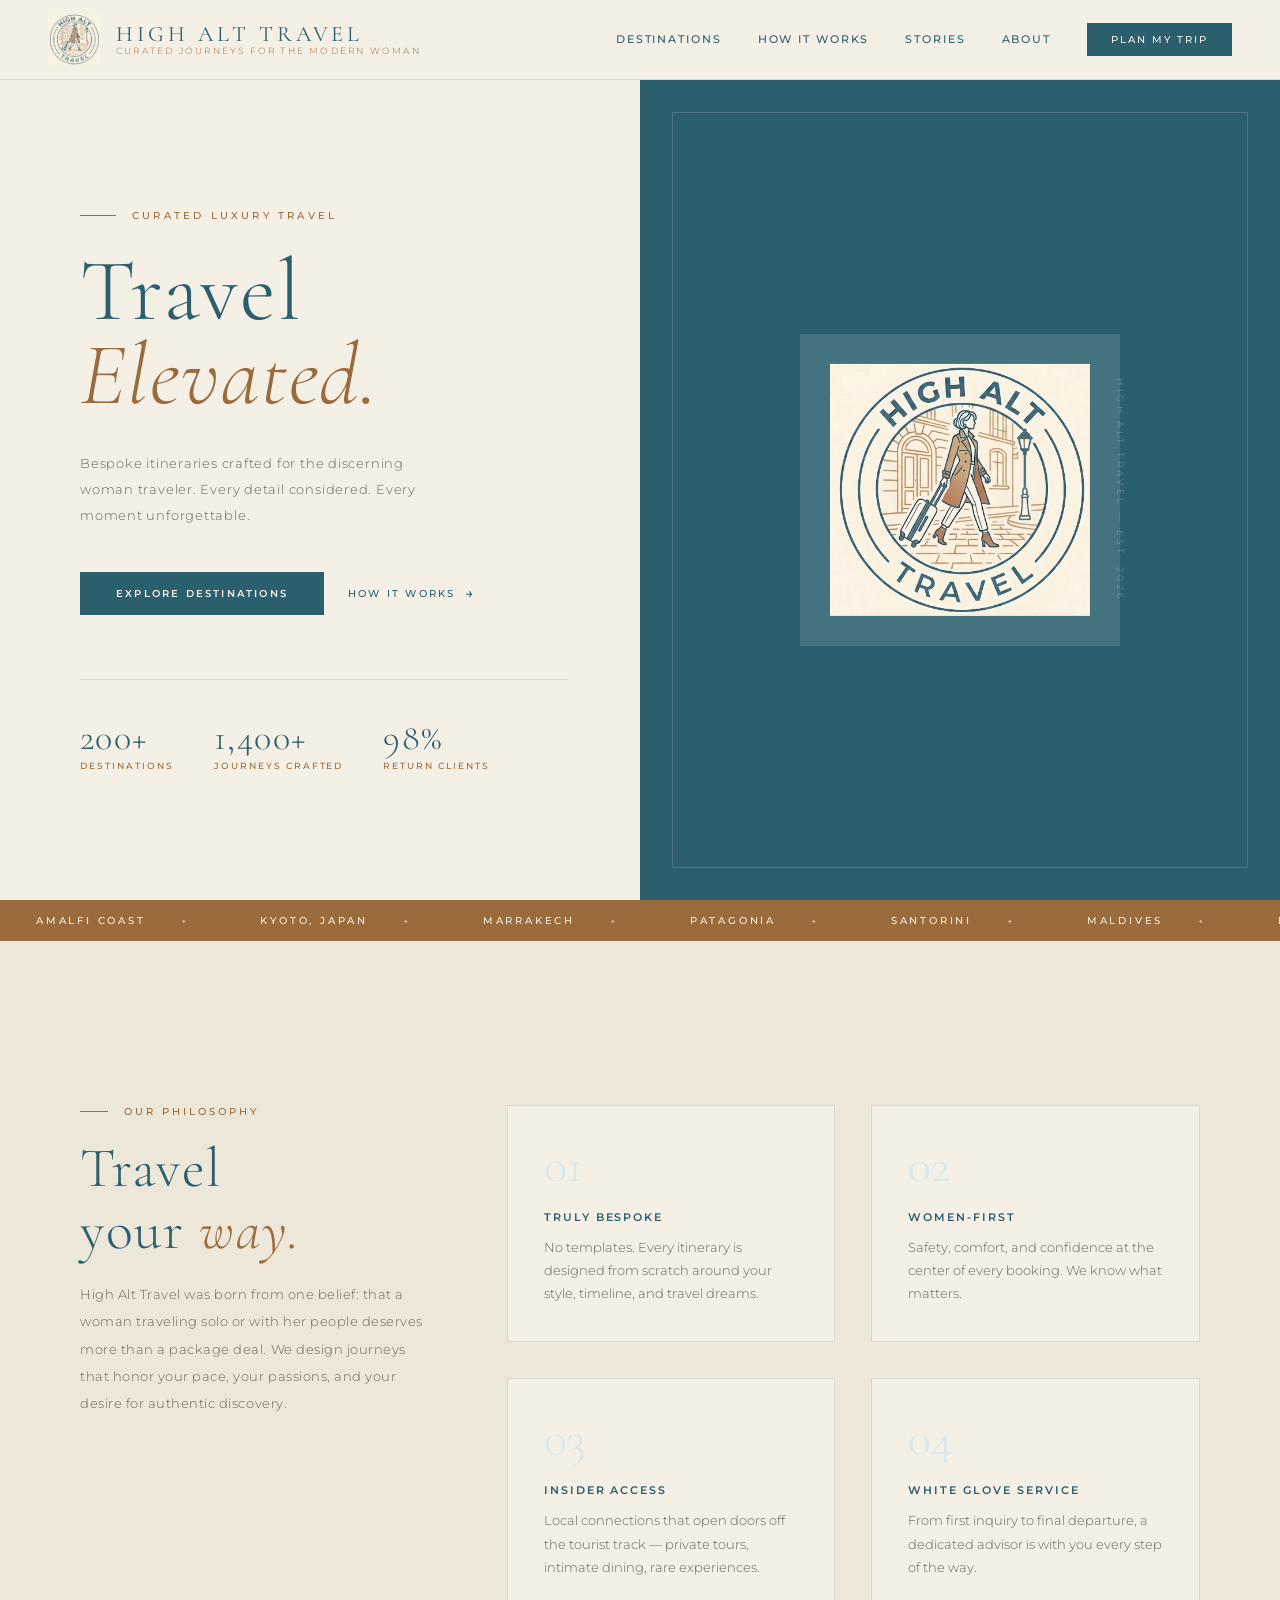
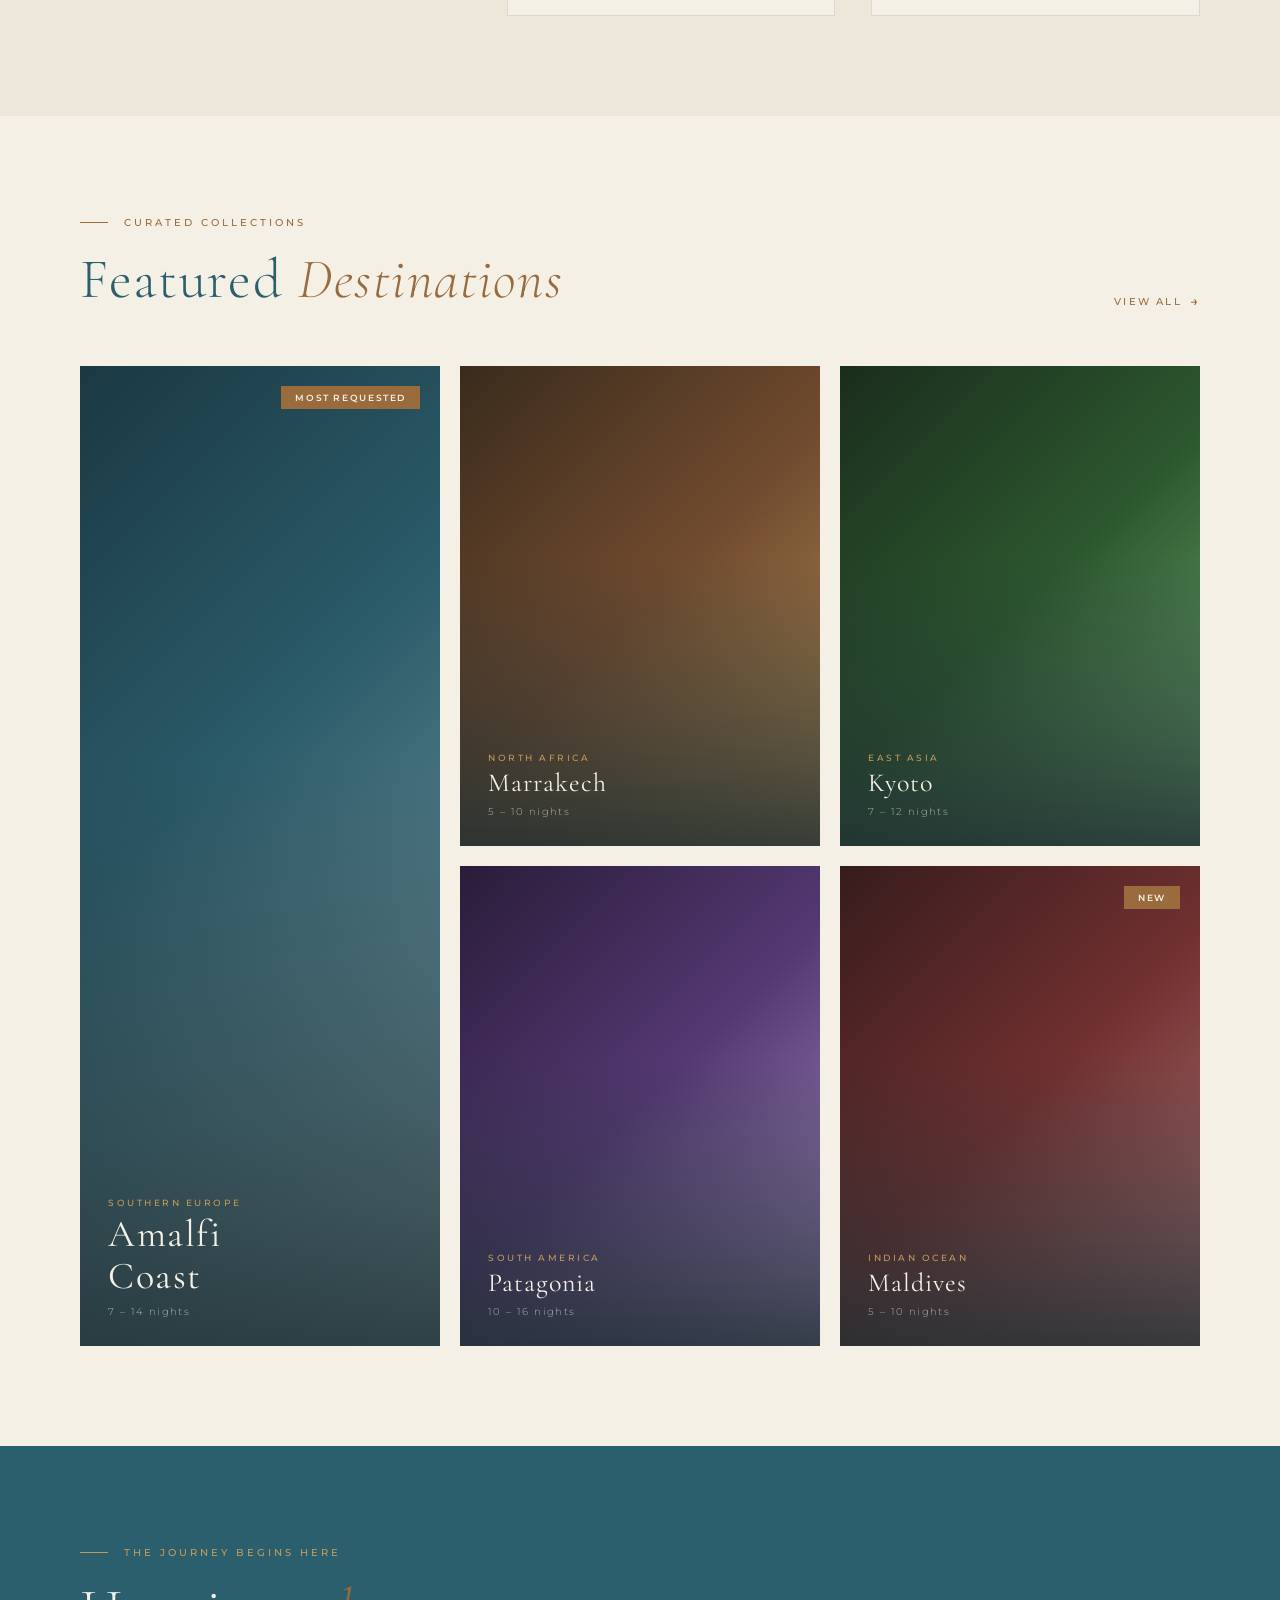
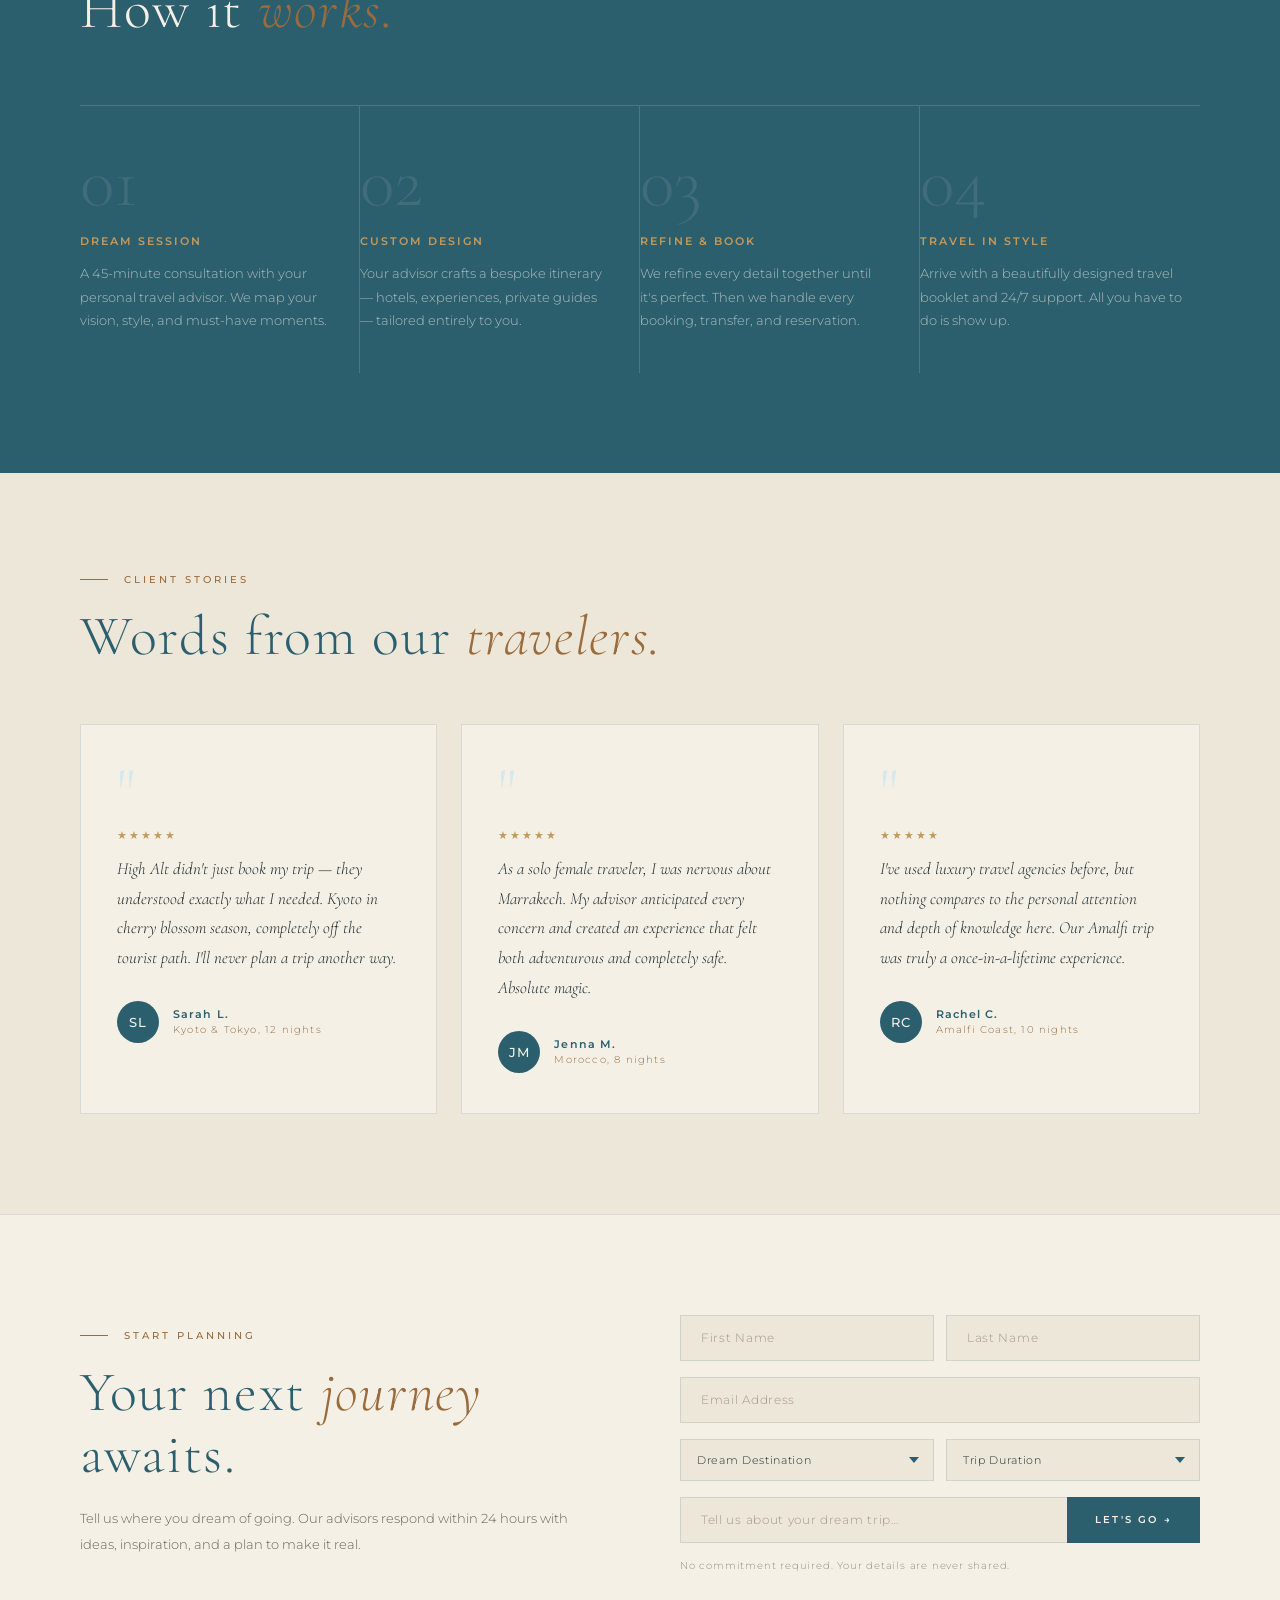
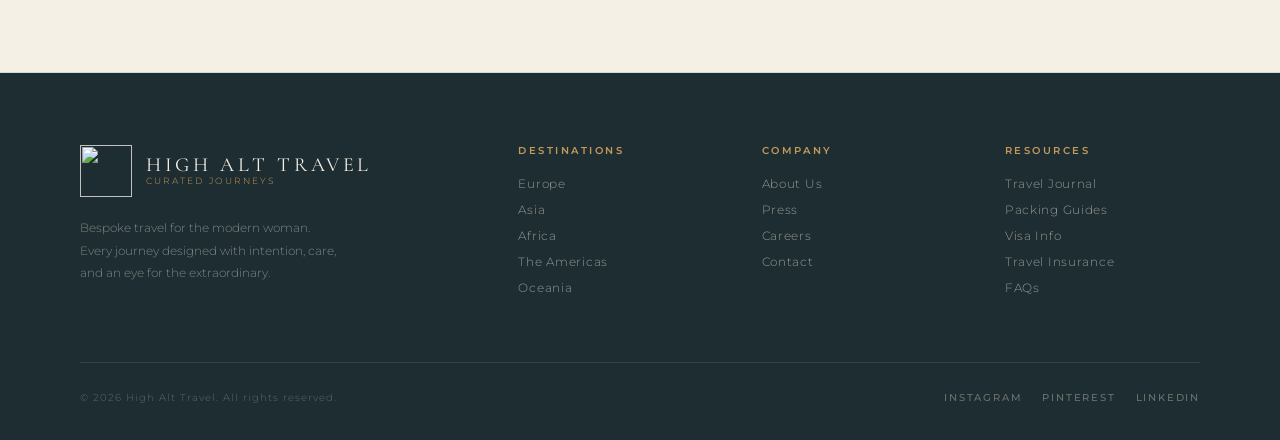
==== index.html @ 37968de2 "Add files via upload" ====
<!DOCTYPE html>
<html lang="en">
<head>
<meta charset="UTF-8">
<meta name="viewport" content="width=device-width, initial-scale=1.0">
<title>High Alt Travel — Curated Journeys for the Modern Woman</title>
<link href="https://fonts.googleapis.com/css2?family=Cormorant+Garamond:ital,wght@0,300;0,400;0,500;1,300;1,400;1,500&family=Montserrat:wght@300;400;500;600&display=swap" rel="stylesheet">
<link rel="icon" type="image/png" href="images/logo.png">
<link rel="stylesheet" href="styles.css">
</head>
<body>

<!-- NAV -->
<nav id="mainNav">
<div class="nav-brand">
    <img class="nav-logo" src="[data-uri]" alt="High Alt Travel">
    <div class="nav-wordmark">
        <span class="name">High Alt Travel</span>
        <span class="sub">Curated Journeys for the Modern Woman</span>
        </div>
    </div>
    <div class="nav-links">
        <a href="#destinations">Destinations</a>
        <a href="#process">How It Works</a>
        <a href="#testimonials">Stories</a>
        <a href="#about">About</a>
        <a href="#newsletter" class="nav-cta">Plan My Trip</a>
    </div>
    <div class="nav-hamburger" id="hamburger" aria-label="Open menu">
        <span></span><span></span><span></span>
    </div>
</nav>
<div class="mobile-menu" id="mobileMenu">
    <a href="#destinations" class="mobile-link">Destinations</a>
    <a href="#process" class="mobile-link">How It Works</a>
    <a href="#testimonials" class="mobile-link">Stories</a>
    <a href="#about" class="mobile-link">About</a>
    <a href="#newsletter" class="mobile-link m-cta">Plan My Trip</a>
</div>

<!-- HERO -->
<section class="hero">
    <div class="hero-left">
        <div class="hero-eyebrow reveal">Curated Luxury Travel</div>
        <h1 class="hero-h1 reveal reveal-delay-1">
        Travel<br><em>Elevated.</em>
        </h1>
        <p class="hero-p reveal reveal-delay-2">
        Bespoke itineraries crafted for the discerning woman traveler. Every detail considered. Every moment unforgettable.
        </p>
        <div class="hero-actions reveal reveal-delay-3">
        <a href="#destinations" class="btn-primary">Explore Destinations</a>
        <a href="#process" class="btn-ghost">How It Works</a>
        </div>
        <div class="hero-stats reveal reveal-delay-3">
        <div class="hero-stat">
            <div class="num">200+</div>
        <div class="lbl">Destinations</div>
        </div>
        <div class="hero-stat">
            <div class="num">1,400+</div>
            <div class="lbl">Journeys Crafted</div>
        </div>
        <div class="hero-stat">
            <div class="num">98%</div>
            <div class="lbl">Return Clients</div>
        </div>
        </div>
    </div>
    <div class="hero-right">
    <div class="hero-right-inner"></div>
    <img class="hero-logo-display" src="[data-uri]" alt="">
    <img class="hero-logo-main" src="[data-uri]" alt="High Alt Travel">
    <span class="hero-tagline-vertical">High Alt Travel — Est. 2026</span>
</div>
</section>

<!-- MARQUEE -->
<div class="marquee-strip" aria-hidden="true">
    <div class="marquee-track">
        <span class="marquee-item">Amalfi Coast</span>
        <span class="marquee-item">Kyoto, Japan</span>
        <span class="marquee-item">Marrakech</span>
        <span class="marquee-item">Patagonia</span>
        <span class="marquee-item">Santorini</span>
        <span class="marquee-item">Maldives</span>
        <span class="marquee-item">Buenos Aires</span>
        <span class="marquee-item">Cape Town</span>
        <span class="marquee-item">Amalfi Coast</span>
        <span class="marquee-item">Kyoto, Japan</span>
        <span class="marquee-item">Marrakech</span>
        <span class="marquee-item">Patagonia</span>
        <span class="marquee-item">Santorini</span>
        <span class="marquee-item">Maldives</span>
        <span class="marquee-item">Buenos Aires</span>
        <span class="marquee-item">Cape Town</span>
    </div>
</div>

<!-- WHY US -->
<section class="section why" id="about">
<div class="why-grid">
        <div class="why-intro">
        <div class="section-eyebrow reveal">Our Philosophy</div>
        <h2 class="section-title reveal reveal-delay-1">Travel<br>your <em>way.</em></h2>
        <p class="reveal reveal-delay-2">
            High Alt Travel was born from one belief: that a woman traveling solo or with her people deserves more than a package deal. We design journeys that honor your pace, your passions, and your desire for authentic discovery.
        </p>
    </div>
        <div class="why-pillars">
        <div class="pillar reveal">
            <div class="pillar-num">01</div>
            <div class="pillar-title">Truly Bespoke</div>
            <p class="pillar-text">No templates. Every itinerary is designed from scratch around your style, timeline, and travel dreams.</p>
        </div>
        <div class="pillar reveal reveal-delay-1">
            <div class="pillar-num">02</div>
            <div class="pillar-title">Women-First</div>
            <p class="pillar-text">Safety, comfort, and confidence at the center of every booking. We know what matters.</p>
        </div>
        <div class="pillar reveal reveal-delay-2">
            <div class="pillar-num">03</div>
            <div class="pillar-title">Insider Access</div>
            <p class="pillar-text">Local connections that open doors off the tourist track — private tours, intimate dining, rare experiences.</p>
        </div>
        <div class="pillar reveal reveal-delay-3">
            <div class="pillar-num">04</div>
            <div class="pillar-title">White Glove Service</div>
            <p class="pillar-text">From first inquiry to final departure, a dedicated advisor is with you every step of the way.</p>
        </div>
        </div>
    </div>
</section>

<!-- DESTINATIONS -->
    <section class="section" id="destinations">
    <div class="dest-header">
        <div>
        <div class="section-eyebrow reveal">Curated Collections</div>
        <h2 class="section-title reveal reveal-delay-1">Featured <em>Destinations</em></h2>
        </div>
        <a href="#newsletter" class="reveal">View All</a>
    </div>
    <div class="dest-grid">
        <div class="dest-card reveal">
        <div class="dest-bg d1"></div>
        <div class="dest-overlay"></div>
        <div class="dest-tag">Most Requested</div>
        <div class="dest-content">
            <div class="dest-region">Southern Europe</div>
            <div class="dest-name">Amalfi<br>Coast</div>
            <div class="dest-days">7 – 14 nights</div>
        </div>
        </div>
        <div class="dest-card reveal reveal-delay-1">
        <div class="dest-bg d2"></div>
        <div class="dest-overlay"></div>
        <div class="dest-content">
            <div class="dest-region">North Africa</div>
            <div class="dest-name">Marrakech</div>
            <div class="dest-days">5 – 10 nights</div>
        </div>
        </div>
        <div class="dest-card reveal reveal-delay-2">
        <div class="dest-bg d3"></div>
        <div class="dest-overlay"></div>
        <div class="dest-content">
            <div class="dest-region">East Asia</div>
            <div class="dest-name">Kyoto</div>
            <div class="dest-days">7 – 12 nights</div>
        </div>
        </div>
        <div class="dest-card reveal reveal-delay-1">
        <div class="dest-bg d4"></div>
        <div class="dest-overlay"></div>
        <div class="dest-content">
            <div class="dest-region">South America</div>
            <div class="dest-name">Patagonia</div>
            <div class="dest-days">10 – 16 nights</div>
        </div>
        </div>
        <div class="dest-card reveal reveal-delay-2">
        <div class="dest-bg d5"></div>
        <div class="dest-overlay"></div>
        <div class="dest-tag">New</div>
        <div class="dest-content">
            <div class="dest-region">Indian Ocean</div>
            <div class="dest-name">Maldives</div>
            <div class="dest-days">5 – 10 nights</div>
        </div>
        </div>
    </div>
</section>

<!-- PROCESS -->
<section class="process" id="process">
    <div class="section-eyebrow reveal">The Journey Begins Here</div>
    <h2 class="section-title reveal reveal-delay-1">How it <em>works.</em></h2>
    <div class="process-steps">
        <div class="step reveal">
        <div class="step-num">01</div>
        <div class="step-title">Dream Session</div>
        <p class="step-text">A 45-minute consultation with your personal travel advisor. We map your vision, style, and must-have moments.</p>
        </div>
        <div class="step reveal reveal-delay-1">
        <div class="step-num">02</div>
        <div class="step-title">Custom Design</div>
        <p class="step-text">Your advisor crafts a bespoke itinerary — hotels, experiences, private guides — tailored entirely to you.</p>
        </div>
        <div class="step reveal reveal-delay-2">
        <div class="step-num">03</div>
        <div class="step-title">Refine & Book</div>
        <p class="step-text">We refine every detail together until it's perfect. Then we handle every booking, transfer, and reservation.</p>
        </div>
        <div class="step reveal reveal-delay-3">
        <div class="step-num">04</div>
        <div class="step-title">Travel in Style</div>
        <p class="step-text">Arrive with a beautifully designed travel booklet and 24/7 support. All you have to do is show up.</p>
        </div>
    </div>
</section>

<!-- TESTIMONIALS -->
<section class="section testimonials" id="testimonials">
    <div class="section-eyebrow reveal">Client Stories</div>
    <h2 class="section-title reveal reveal-delay-1">Words from our <em>travelers.</em></h2>
    <div class="testi-grid">
        <div class="testi-card reveal">
        <div class="testi-quote">"</div>
        <div class="stars">★★★★★</div>
        <p class="testi-text">High Alt didn't just book my trip — they understood exactly what I needed. Kyoto in cherry blossom season, completely off the tourist path. I'll never plan a trip another way.</p>
        <div class="testi-author">
            <div class="testi-avatar">SL</div>
            <div>
            <div class="testi-name">Sarah L.</div>
            <div class="testi-trip">Kyoto &amp; Tokyo, 12 nights</div>
            </div>
        </div>
        </div>
        <div class="testi-card reveal reveal-delay-1">
        <div class="testi-quote">"</div>
        <div class="stars">★★★★★</div>
        <p class="testi-text">As a solo female traveler, I was nervous about Marrakech. My advisor anticipated every concern and created an experience that felt both adventurous and completely safe. Absolute magic.</p>
        <div class="testi-author">
            <div class="testi-avatar">JM</div>
            <div>
            <div class="testi-name">Jenna M.</div>
            <div class="testi-trip">Morocco, 8 nights</div>
            </div>
        </div>
        </div>
        <div class="testi-card reveal reveal-delay-2">
        <div class="testi-quote">"</div>
        <div class="stars">★★★★★</div>
        <p class="testi-text">I've used luxury travel agencies before, but nothing compares to the personal attention and depth of knowledge here. Our Amalfi trip was truly a once-in-a-lifetime experience.</p>
        <div class="testi-author">
            <div class="testi-avatar">RC</div>
            <div>
            <div class="testi-name">Rachel C.</div>
            <div class="testi-trip">Amalfi Coast, 10 nights</div>
            </div>
        </div>
        </div>
    </div>
</section>

<!-- NEWSLETTER / CONTACT -->
<section class="newsletter" id="newsletter"> 
    <div class="nl-text"> 
        <div class="section-eyebrow reveal">
            Start Planning
        </div> 
        <h2 class="section-title reveal reveal-delay-1">
            Your next <em>journey</em><br>awaits.
        </h2> 
        <p class="reveal reveal-delay-2"> 
            Tell us where you dream of going. Our advisors respond within 24 hours with ideas, inspiration, and a plan to make it real. 
        </p> 
    </div>

<!-- The form is now properly formatted! -->
    <form class="nl-form reveal reveal-delay-1" action="https://formspree.io/f/xaqkabjv" method="POST">
        <div class="nl-select-row">
            <input class="nl-input" style="border-right: 1px solid var(--border);" type="text" name="First Name" placeholder="First Name" required>
            <input class="nl-input" style="border-right: 1px solid var(--border);" type="text" name="Last Name" placeholder="Last Name" required>
        </div>
        
        <input class="nl-input" style="border-right: 1px solid var(--border); width: 100%;" type="email" name="Email" placeholder="Email Address" required>
        
        <div class="nl-select-row">
            <select class="nl-select" name="Destination" required>
                <option value="" disabled selected>Dream Destination</option>
                <option value="Amalfi Coast">Amalfi Coast</option>
                <option value="Kyoto, Japan">Kyoto, Japan</option>
                <option value="Marrakech">Marrakech</option>
                <option value="Patagonia">Patagonia</option>
                <option value="Maldives">Maldives</option>
                <option value="Somewhere New">Somewhere New</option>
            </select>
            
            <select class="nl-select" name="Duration" required>
                <option value="" disabled selected>Trip Duration</option>
                <option value="5-7 nights">5–7 nights</option>
                <option value="8-10 nights">8–10 nights</option>
                <option value="11-14 nights">11–14 nights</option>
                <option value="14+ nights">14+ nights</option>
            </select>
        </div>
        
        <div class="nl-row">
            <input class="nl-input" type="text" name="Message" placeholder="Tell us about your dream trip…" required>
            <button class="nl-submit" type="submit">Let's Go →</button>
        </div>
        <p class="nl-note">No commitment required. Your details are never shared.</p>
    </form>
</section>



<!-- FOOTER -->
<footer>
    <div class="footer-grid">
        <div class="footer-brand">
        <div class="nav-brand" style="gap:14px;">
        <img class="nav-logo" src="images/logo.png" width="48px" height="48px">
            <div class="nav-wordmark">
            <span class="name" style="color:var(--cream);font-size:20px;">High Alt Travel</span>
            <span class="sub" style="color:var(--gold);">Curated Journeys</span>
            </div>
        </div>
        <p>Bespoke travel for the modern woman. Every journey designed with intention, care, and an eye for the extraordinary.</p>
        </div>
        <div class="footer-col">
        <h4>Destinations</h4>
        <a href="#">Europe</a>
        <a href="#">Asia</a>
        <a href="#">Africa</a>
        <a href="#">The Americas</a>
        <a href="#">Oceania</a>
        </div>
        <div class="footer-col">
        <h4>Company</h4>
        <a href="#">About Us</a>
        <a href="#">Press</a>
        <a href="#">Careers</a>
        <a href="#newsletter">Contact</a>
        </div>
        <div class="footer-col">
        <h4>Resources</h4>
        <a href="https://view-from-high-alt.beehiiv.com/">Travel Journal</a>
        <a href="#">Packing Guides</a>
        <a href="#">Visa Info</a>
        <a href="#">Travel Insurance</a>
        <a href="#">FAQs</a>
        </div>
    </div>
    <div class="footer-bottom">
        <p class="footer-copy">© 2026 High Alt Travel. All rights reserved.</p>
        <div class="footer-socials">
        <a href="https://www.instagram.com/highalttravel" target="_blank">Instagram</a>
        <a href="#">Pinterest</a>
        <a href="#">LinkedIn</a>
        </div>
    </div>
</footer>

<script src="script.js"></script>
</body>
</html>
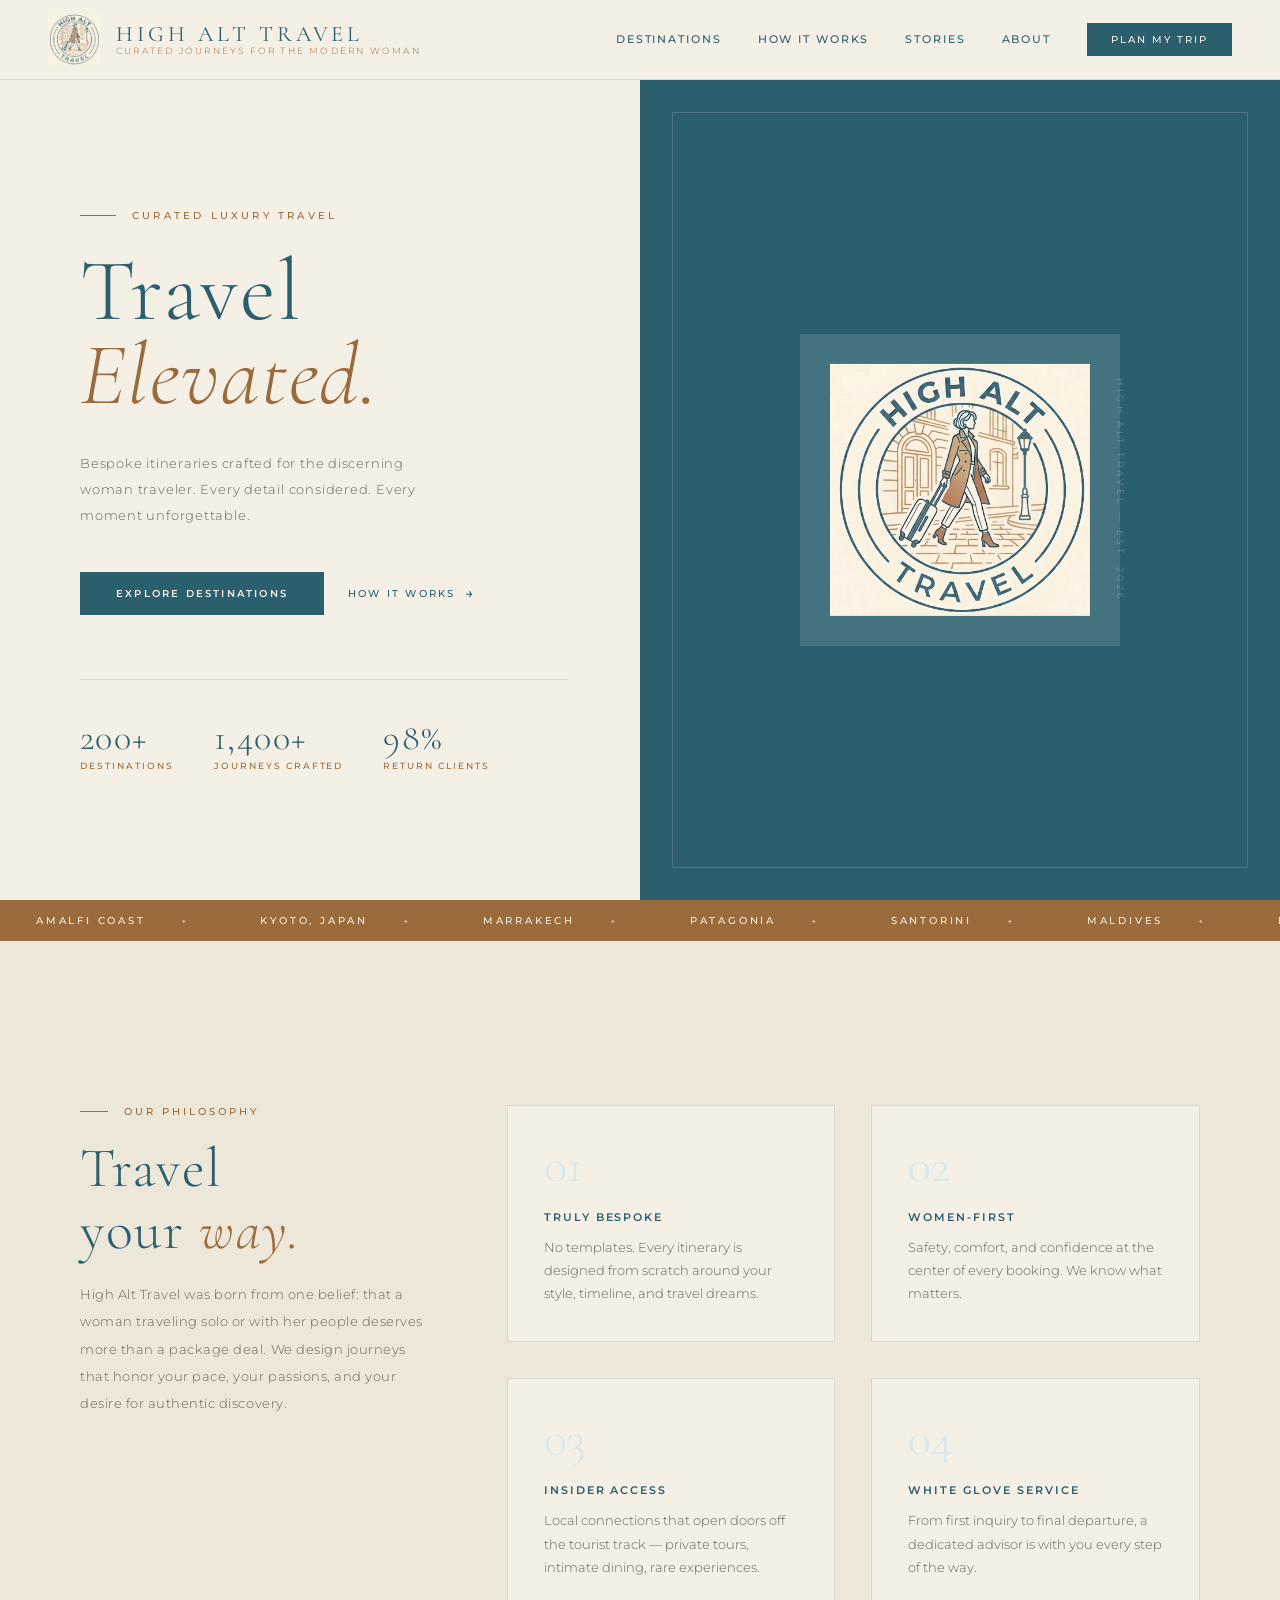
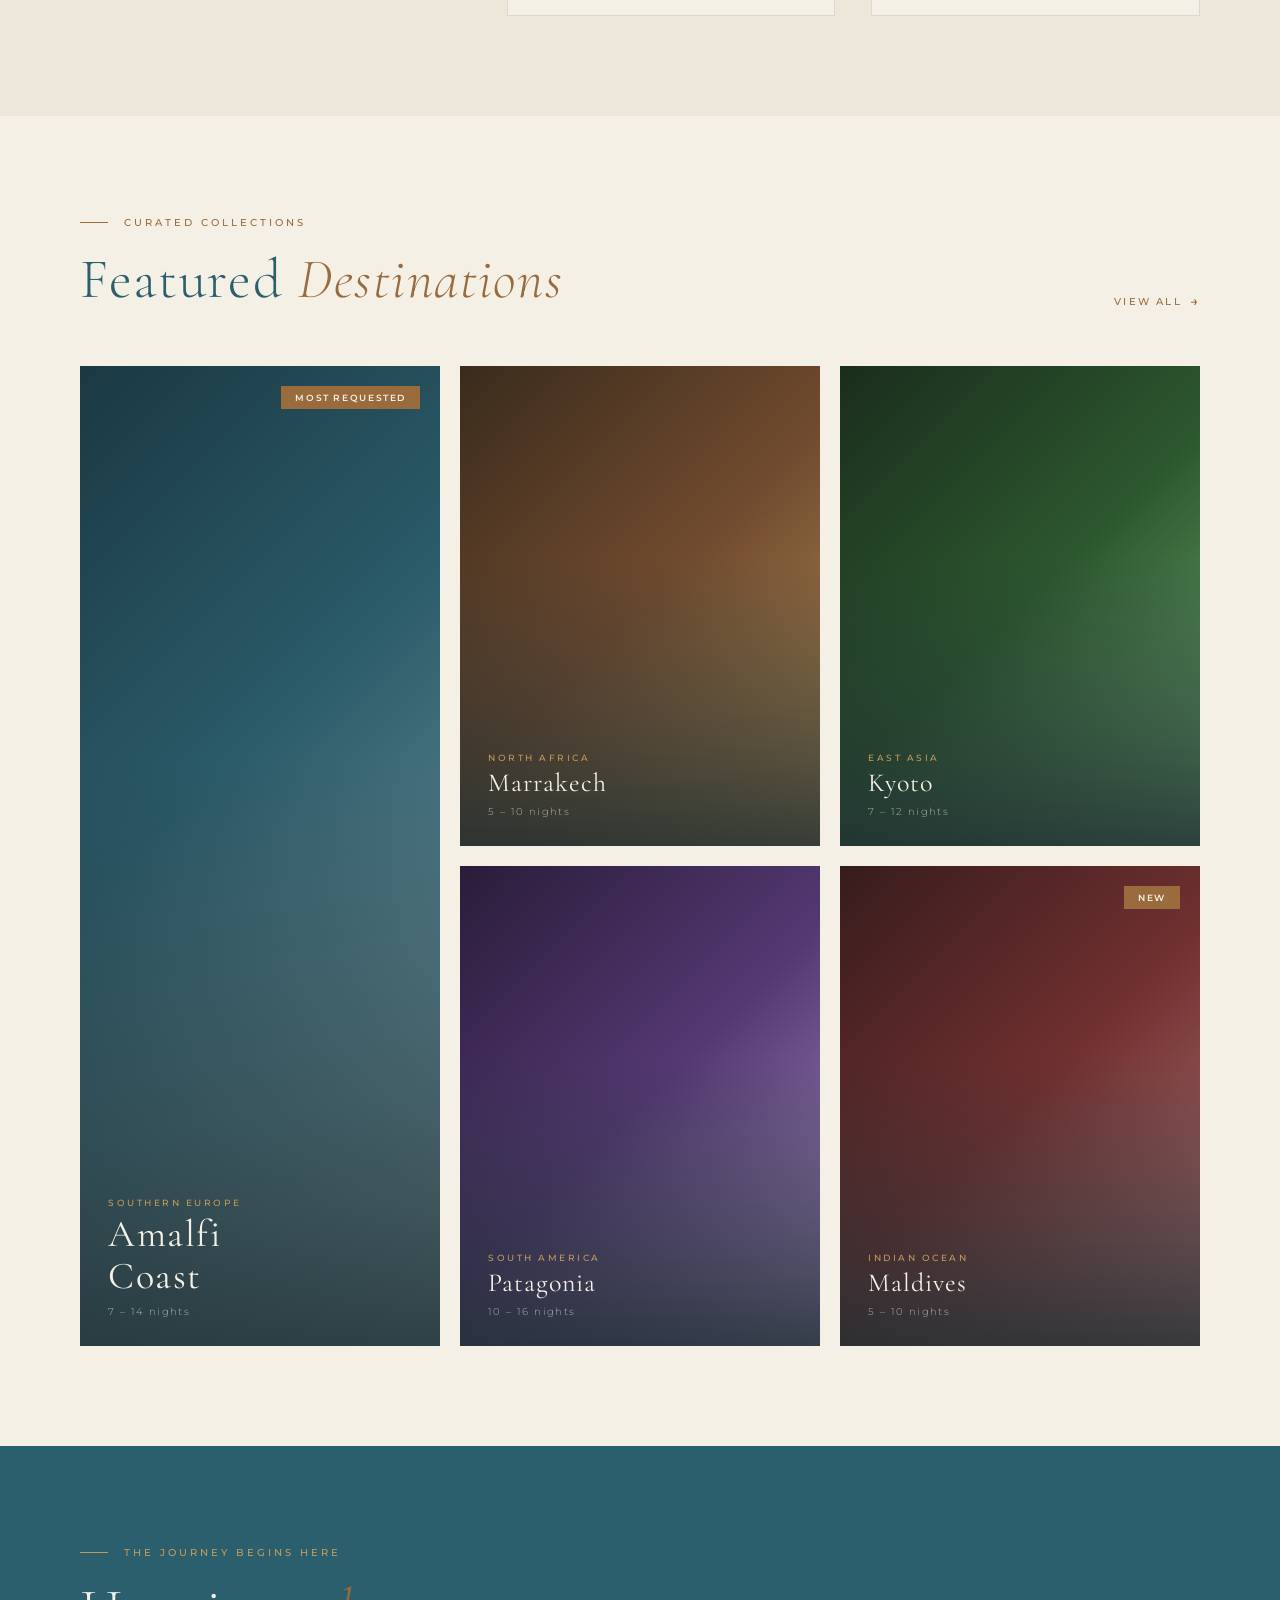
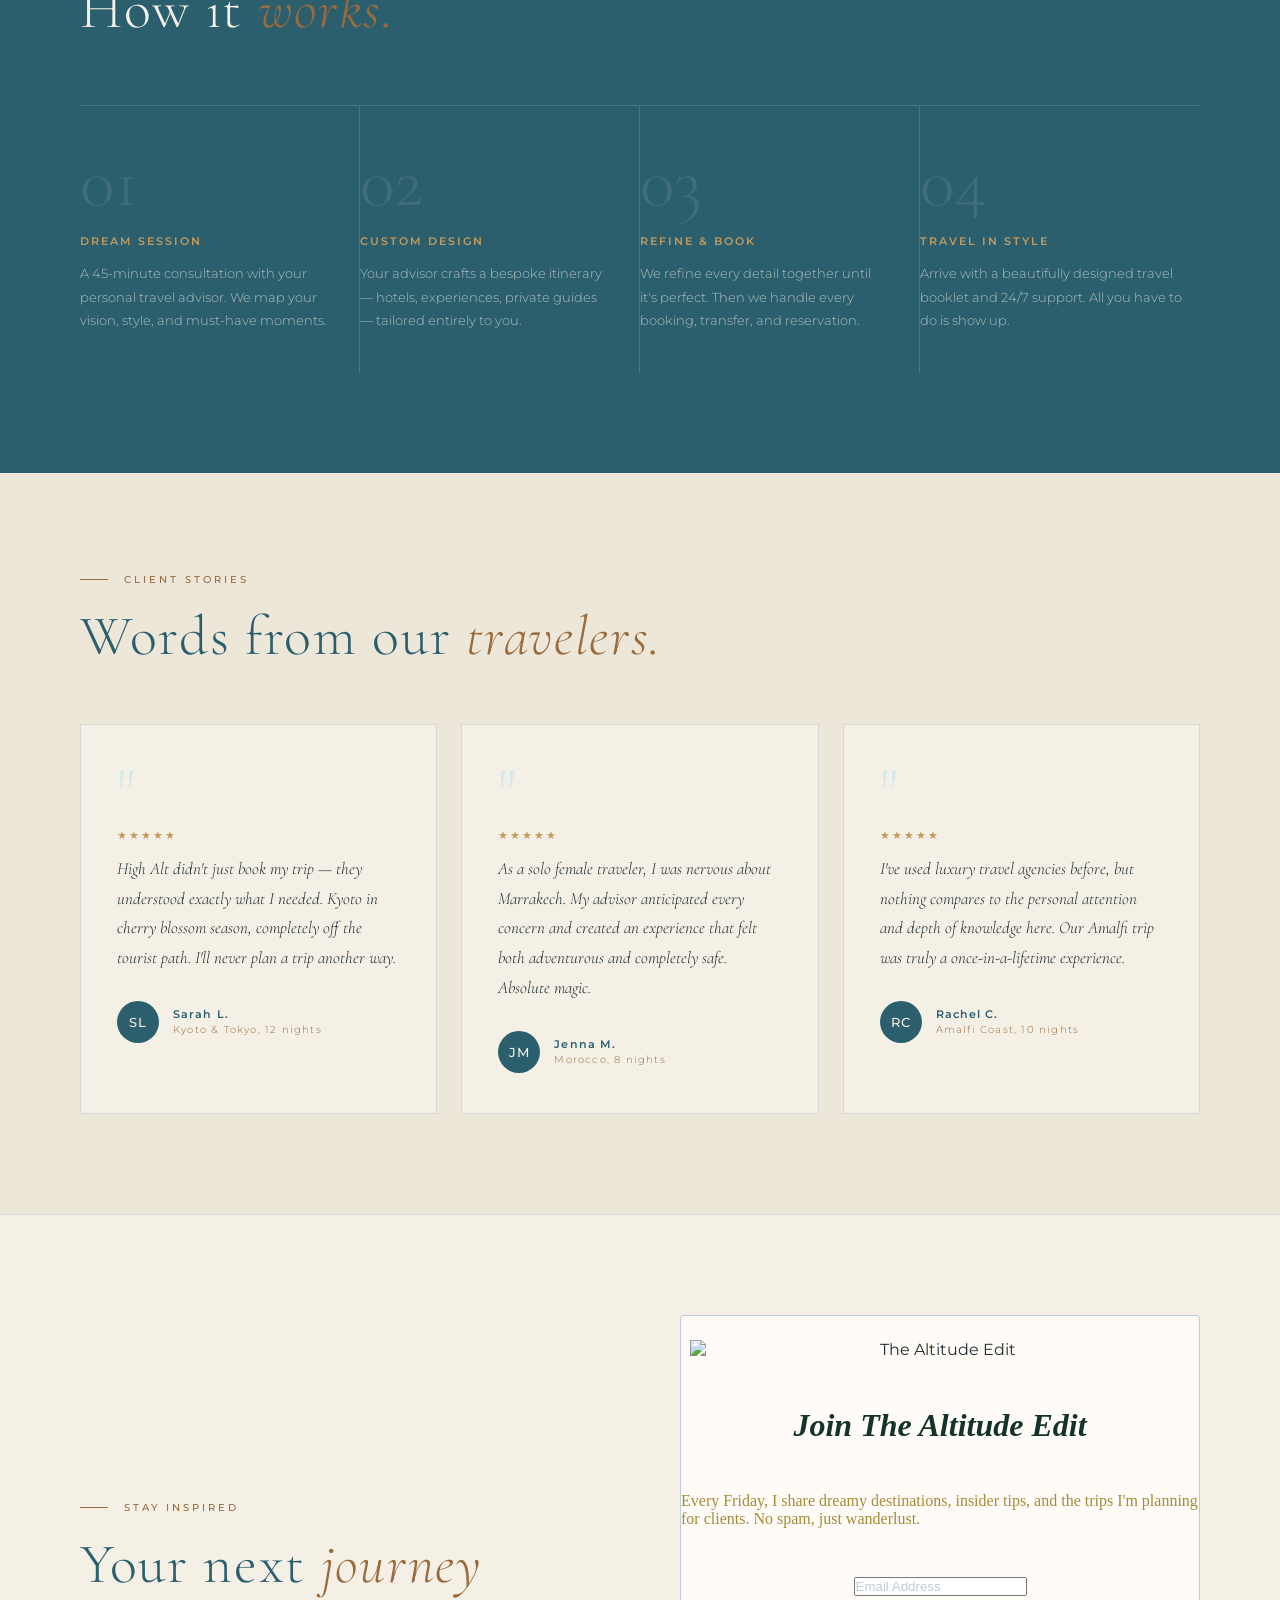
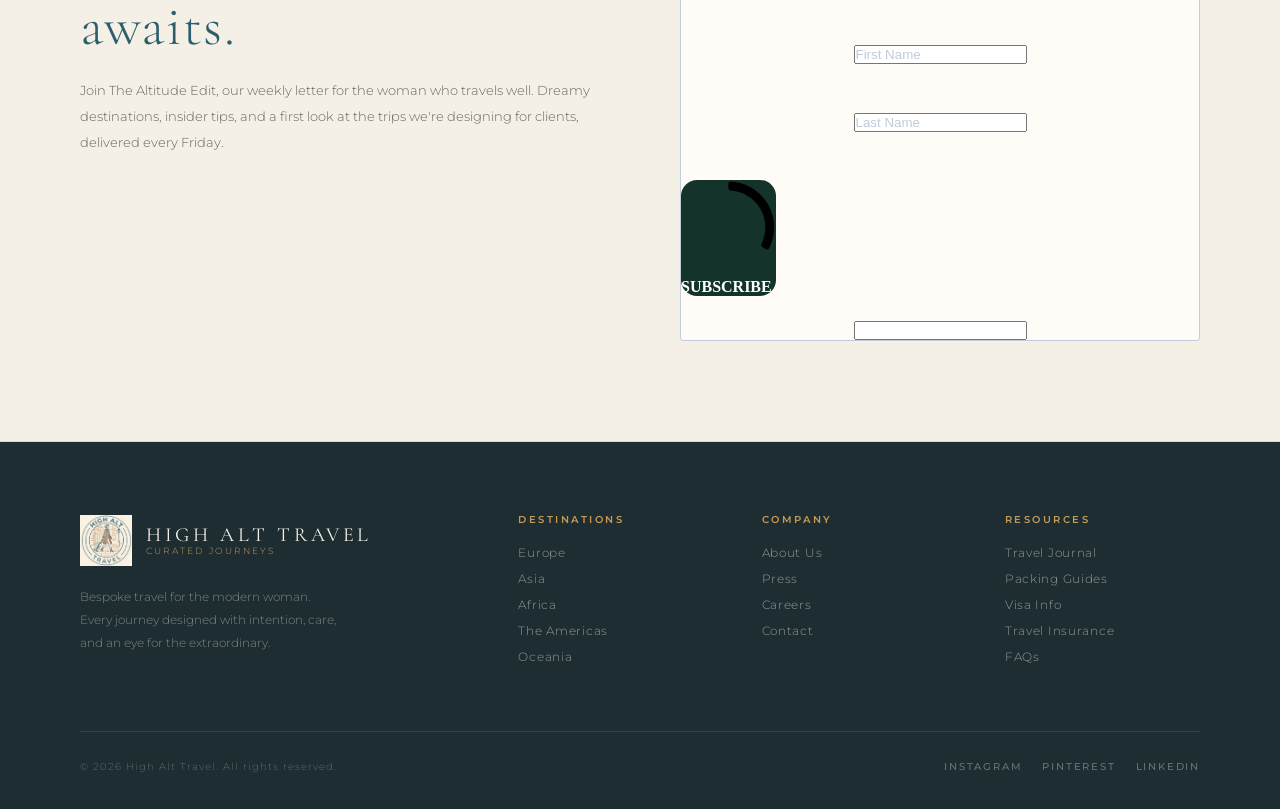
==== commit b6b19e20: "Add footer pages and replace inquiry form with Brevo subscribe form - Replace the Formspree trip-inq" ====
--- a/index.html
+++ b/index.html
@@ -5,8 +5,36 @@
 <meta name="viewport" content="width=device-width, initial-scale=1.0">
 <title>High Alt Travel — Curated Journeys for the Modern Woman</title>
 <link href="https://fonts.googleapis.com/css2?family=Cormorant+Garamond:ital,wght@0,300;0,400;0,500;1,300;1,400;1,500&family=Montserrat:wght@300;400;500;600&display=swap" rel="stylesheet">
-<link rel="icon" type="image/png" href="images/logo.png">
+<link rel="icon" type="image/png" href="logo.png">
 <link rel="stylesheet" href="styles.css">
+
+<!-- Brevo form styles -->
+<style>
+  @font-face {
+    font-display: block;
+    font-family: Roboto;
+    src: url(https://assets.brevo.com/font/Roboto/Latin/normal/normal/7529907e9eaf8ebb5220c5f9850e3811.woff2) format("woff2"), url(https://assets.brevo.com/font/Roboto/Latin/normal/normal/25c678feafdc175a70922a116c9be3e7.woff) format("woff")
+  }
+  @font-face {
+    font-display: fallback;
+    font-family: Roboto;
+    font-weight: 600;
+    src: url(https://assets.brevo.com/font/Roboto/Latin/medium/normal/6e9caeeafb1f3491be3e32744bc30440.woff2) format("woff2"), url(https://assets.brevo.com/font/Roboto/Latin/medium/normal/71501f0d8d5aa95960f6475d5487d4c2.woff) format("woff")
+  }
+  @font-face {
+    font-display: fallback;
+    font-family: Roboto;
+    font-weight: 700;
+    src: url(https://assets.brevo.com/font/Roboto/Latin/bold/normal/3ef7cf158f310cf752d5ad08cd0e7e60.woff2) format("woff2"), url(https://assets.brevo.com/font/Roboto/Latin/bold/normal/ece3a1d82f18b60bcce0211725c476aa.woff) format("woff")
+  }
+  :where(.sib-form-message-panel) { display: none; }
+  :where(.sib-form-message-panel .sib-notification__icon) { width: 20px; height: 20px; }
+  #sib-container input:-ms-input-placeholder { font-family: Helvetica, sans-serif; text-align: left; color: #c0ccda; }
+  #sib-container input::placeholder { font-family: Helvetica, sans-serif; text-align: left; color: #c0ccda; }
+  #sib-container textarea::placeholder { font-family: Helvetica, sans-serif; text-align: left; color: #c0ccda; }
+  #sib-container a { text-decoration: underline; color: #2BB2FC; }
+</style>
+<link rel="stylesheet" href="https://sibforms.com/forms/end-form/build/sib-styles.css">
 </head>
 <body>
 
@@ -264,55 +292,122 @@
     </div>
 </section>
 
-<!-- NEWSLETTER / CONTACT -->
-<section class="newsletter" id="newsletter"> 
-    <div class="nl-text"> 
+<!-- NEWSLETTER -->
+<section class="newsletter" id="newsletter">
+    <div class="nl-text">
         <div class="section-eyebrow reveal">
-            Start Planning
-        </div> 
+            Stay Inspired
+        </div>
         <h2 class="section-title reveal reveal-delay-1">
             Your next <em>journey</em><br>awaits.
-        </h2> 
-        <p class="reveal reveal-delay-2"> 
-            Tell us where you dream of going. Our advisors respond within 24 hours with ideas, inspiration, and a plan to make it real. 
-        </p> 
-    </div>
-
-<!-- The form is now properly formatted! -->
-    <form class="nl-form reveal reveal-delay-1" action="https://formspree.io/f/xaqkabjv" method="POST">
-        <div class="nl-select-row">
-            <input class="nl-input" style="border-right: 1px solid var(--border);" type="text" name="First Name" placeholder="First Name" required>
-            <input class="nl-input" style="border-right: 1px solid var(--border);" type="text" name="Last Name" placeholder="Last Name" required>
-        </div>
-        
-        <input class="nl-input" style="border-right: 1px solid var(--border); width: 100%;" type="email" name="Email" placeholder="Email Address" required>
-        
-        <div class="nl-select-row">
-            <select class="nl-select" name="Destination" required>
-                <option value="" disabled selected>Dream Destination</option>
-                <option value="Amalfi Coast">Amalfi Coast</option>
-                <option value="Kyoto, Japan">Kyoto, Japan</option>
-                <option value="Marrakech">Marrakech</option>
-                <option value="Patagonia">Patagonia</option>
-                <option value="Maldives">Maldives</option>
-                <option value="Somewhere New">Somewhere New</option>
-            </select>
-            
-            <select class="nl-select" name="Duration" required>
-                <option value="" disabled selected>Trip Duration</option>
-                <option value="5-7 nights">5–7 nights</option>
-                <option value="8-10 nights">8–10 nights</option>
-                <option value="11-14 nights">11–14 nights</option>
-                <option value="14+ nights">14+ nights</option>
-            </select>
-        </div>
-        
-        <div class="nl-row">
-            <input class="nl-input" type="text" name="Message" placeholder="Tell us about your dream trip…" required>
-            <button class="nl-submit" type="submit">Let's Go →</button>
-        </div>
-        <p class="nl-note">No commitment required. Your details are never shared.</p>
-    </form>
+        </h2>
+        <p class="reveal reveal-delay-2">
+            Join The Altitude Edit, our weekly letter for the woman who travels well. Dreamy destinations, insider tips, and a first look at the trips we're designing for clients, delivered every Friday.
+        </p>
+    </div>
+
+    <!-- Begin Brevo Form -->
+    <div class="nl-brevo reveal reveal-delay-1">
+    <div class="sib-form" style="text-align: center; background-color: transparent;">
+      <div id="sib-form-container" class="sib-form-container">
+        <div id="error-message" class="sib-form-message-panel" style="font-family:Helvetica, sans-serif; font-size:16px; text-align:left; color:#661d1d; background-color:#ffeded; border-color:#ff4949; border-radius:3px; max-width:540px;">
+          <div class="sib-form-message-panel__text sib-form-message-panel__text--center">
+            <svg viewBox="0 0 512 512" class="sib-icon sib-notification__icon">
+              <path d="M256 40c118.621 0 216 96.075 216 216 0 119.291-96.61 216-216 216-119.244 0-216-96.562-216-216 0-119.203 96.602-216 216-216m0-32C119.043 8 8 119.083 8 256c0 136.997 111.043 248 248 248s248-111.003 248-248C504 119.083 392.957 8 256 8zm-11.49 120h22.979c6.823 0 12.274 5.682 11.99 12.5l-7 168c-.268 6.428-5.556 11.5-11.99 11.5h-8.979c-6.433 0-11.722-5.073-11.99-11.5l-7-168c-.283-6.818 5.167-12.5 11.99-12.5zM256 340c-15.464 0-28 12.536-28 28s12.536 28 28 28 28-12.536 28-28-12.536-28-28-28z" />
+            </svg>
+            <span class="sib-form-message-panel__inner-text">
+              Your subscription could not be saved. Please try again.
+            </span>
+          </div>
+        </div>
+        <div></div>
+        <div id="success-message" class="sib-form-message-panel" style="font-family:Helvetica, sans-serif; font-size:16px; text-align:left; color:#085229; background-color:#e7faf0; border-color:#13ce66; border-radius:3px; max-width:540px;">
+          <div class="sib-form-message-panel__text sib-form-message-panel__text--center">
+            <svg viewBox="0 0 512 512" class="sib-icon sib-notification__icon">
+              <path d="M256 8C119.033 8 8 119.033 8 256s111.033 248 248 248 248-111.033 248-248S392.967 8 256 8zm0 464c-118.664 0-216-96.055-216-216 0-118.663 96.055-216 216-216 118.664 0 216 96.055 216 216 0 118.663-96.055 216-216 216zm141.63-274.961L217.15 376.071c-4.705 4.667-12.303 4.637-16.97-.068l-85.878-86.572c-4.667-4.705-4.637-12.303.068-16.97l8.52-8.451c4.705-4.667 12.303-4.637 16.97.068l68.976 69.533 163.441-162.13c4.705-4.667 12.303-4.637 16.97.068l8.451 8.52c4.668 4.705 4.637 12.303-.068 16.97z" />
+            </svg>
+            <span class="sib-form-message-panel__inner-text">
+              Your subscription has been successful.
+            </span>
+          </div>
+        </div>
+        <div></div>
+        <div id="sib-container" class="sib-container--large sib-container--vertical" style="max-width:540px; text-align:center; background-color:rgba(255,252,247,1); border-width:1px; border-style:solid; border-color:#C0CCD9; border-radius:3px; direction:ltr">
+          <form id="sib-form" method="POST" action="https://cf8ae9f5.sibforms.com/serve/[base64]" data-type="subscription">
+            <div style="padding: 24px 0;">
+              <div class="sib-form-block sib-image-form-block" style="text-align: center">
+                <img src="https://img.mailinblue.com/12243929/images/content_library/original/6ab4457db6371e2c34b01bff.png" style="width: 100%; max-width: 500px; height: auto; margin: 0 auto;" alt="The Altitude Edit" title="" />
+              </div>
+            </div>
+            <div style="padding: 24px 0;">
+              <div class="sib-form-block" style="font-family:Garamond, serif; font-size:32px; font-weight:700; font-style:italic; text-align:center; color:#14342b; background-color:transparent;">
+                <p>Join The Altitude Edit</p>
+              </div>
+            </div>
+            <div style="padding: 24px 0;">
+              <div class="sib-form-block" style="font-family:Georgia, serif; font-size:16px; text-align:left; color:#a68a3a; background-color:transparent;">
+                <div class="sib-text-form-block">
+                  <p>Every Friday, I share dreamy destinations, insider tips, and the trips I&#39;m planning for clients. No spam, just wanderlust.</p>
+                </div>
+              </div>
+            </div>
+            <div style="padding: 24px 0;">
+              <div class="sib-input sib-form-block">
+                <div class="form__entry entry_block">
+                  <div class="form__label-row ">
+                    <div class="entry__field">
+                      <input class="input " type="text" id="EMAIL" name="EMAIL" autocomplete="email" inputmode="email" value="" placeholder="Email Address" aria-label="Email Address" data-required="true" required />
+                    </div>
+                  </div>
+                  <label class="entry__error entry__error--primary" style="font-family:Helvetica, sans-serif; font-size:16px; text-align:left; color:#661d1d; background-color:#ffeded; border-color:#ff4949; border-radius:3px;">
+                  </label>
+                </div>
+              </div>
+            </div>
+            <div style="padding: 24px 0;">
+              <div class="sib-input sib-form-block">
+                <div class="form__entry entry_block">
+                  <div class="form__label-row ">
+                    <div class="entry__field">
+                      <input class="input " maxlength="200" type="text" id="FIRSTNAME" name="FIRSTNAME" autocomplete="given-name" placeholder="First Name" aria-label="First Name" data-required="true" required />
+                    </div>
+                  </div>
+                  <label class="entry__error entry__error--primary" style="font-family:Helvetica, sans-serif; font-size:16px; text-align:left; color:#661d1d; background-color:#ffeded; border-color:#ff4949; border-radius:3px;">
+                  </label>
+                </div>
+              </div>
+            </div>
+            <div style="padding: 24px 0;">
+              <div class="sib-input sib-form-block">
+                <div class="form__entry entry_block">
+                  <div class="form__label-row ">
+                    <div class="entry__field">
+                      <input class="input " maxlength="200" type="text" id="LASTNAME" name="LASTNAME" autocomplete="family-name" placeholder="Last Name" aria-label="Last Name" data-required="true" required />
+                    </div>
+                  </div>
+                  <label class="entry__error entry__error--primary" style="font-family:Helvetica, sans-serif; font-size:16px; text-align:left; color:#661d1d; background-color:#ffeded; border-color:#ff4949; border-radius:3px;">
+                  </label>
+                </div>
+              </div>
+            </div>
+            <div style="padding: 24px 0;">
+              <div class="sib-form-block" style="text-align: left">
+                <button class="sib-form-block__button sib-form-block__button-with-loader" style="font-family:Garamond, serif; font-size:16px; font-weight:700; text-align:left; color:#FFFFFF; background-color:#14342b; border-width:0px; border-radius:16px;" form="sib-form" type="submit">
+                  <svg class="icon clickable__icon progress-indicator__icon sib-hide-loader-icon" viewBox="0 0 512 512">
+                    <path d="M460.116 373.846l-20.823-12.022c-5.541-3.199-7.54-10.159-4.663-15.874 30.137-59.886 28.343-131.652-5.386-189.946-33.641-58.394-94.896-95.833-161.827-99.676C261.028 55.961 256 50.751 256 44.352V20.309c0-6.904 5.808-12.337 12.703-11.982 83.556 4.306 160.163 50.864 202.11 123.677 42.063 72.696 44.079 162.316 6.031 236.832-3.14 6.148-10.75 8.461-16.728 5.01z" />
+                  </svg>
+                  SUBSCRIBE
+                </button>
+              </div>
+            </div>
+            <input type="text" name="email_address_check" value="" class="input--hidden">
+            <input type="hidden" name="locale" value="en">
+          </form>
+        </div>
+      </div>
+    </div>
+    </div>
+    <!-- End Brevo Form -->
 </section>
 
 
@@ -321,43 +416,43 @@
 <footer>
     <div class="footer-grid">
         <div class="footer-brand">
-        <div class="nav-brand" style="gap:14px;">
-        <img class="nav-logo" src="images/logo.png" width="48px" height="48px">
+        <a href="index.html" class="nav-brand" style="gap:14px;">
+        <img class="nav-logo" src="logo.png" width="48" height="48" alt="High Alt Travel logo">
             <div class="nav-wordmark">
             <span class="name" style="color:var(--cream);font-size:20px;">High Alt Travel</span>
             <span class="sub" style="color:var(--gold);">Curated Journeys</span>
             </div>
-        </div>
+        </a>
         <p>Bespoke travel for the modern woman. Every journey designed with intention, care, and an eye for the extraordinary.</p>
         </div>
         <div class="footer-col">
         <h4>Destinations</h4>
-        <a href="#">Europe</a>
-        <a href="#">Asia</a>
-        <a href="#">Africa</a>
-        <a href="#">The Americas</a>
-        <a href="#">Oceania</a>
+        <a href="europe.html">Europe</a>
+        <a href="asia.html">Asia</a>
+        <a href="africa.html">Africa</a>
+        <a href="americas.html">The Americas</a>
+        <a href="oceania.html">Oceania</a>
         </div>
         <div class="footer-col">
         <h4>Company</h4>
-        <a href="#">About Us</a>
-        <a href="#">Press</a>
-        <a href="#">Careers</a>
-        <a href="#newsletter">Contact</a>
+        <a href="about.html">About Us</a>
+        <a href="press.html">Press</a>
+        <a href="careers.html">Careers</a>
+        <a href="index.html#newsletter">Contact</a>
         </div>
         <div class="footer-col">
         <h4>Resources</h4>
-        <a href="https://view-from-high-alt.beehiiv.com/">Travel Journal</a>
-        <a href="#">Packing Guides</a>
-        <a href="#">Visa Info</a>
-        <a href="#">Travel Insurance</a>
-        <a href="#">FAQs</a>
+        <a href="https://view-from-high-alt.beehiiv.com/" target="_blank" rel="noopener">Travel Journal</a>
+        <a href="packing-guides.html">Packing Guides</a>
+        <a href="visa-info.html">Visa Info</a>
+        <a href="travel-insurance.html">Travel Insurance</a>
+        <a href="faq.html">FAQs</a>
         </div>
     </div>
     <div class="footer-bottom">
         <p class="footer-copy">© 2026 High Alt Travel. All rights reserved.</p>
         <div class="footer-socials">
-        <a href="https://www.instagram.com/highalttravel" target="_blank">Instagram</a>
+        <a href="https://www.instagram.com/highalttravel" target="_blank" rel="noopener">Instagram</a>
         <a href="#">Pinterest</a>
         <a href="#">LinkedIn</a>
         </div>
@@ -365,5 +460,27 @@
 </footer>
 
 <script src="script.js"></script>
+
+<!-- Brevo form scripts -->
+<script>
+  window.REQUIRED_CODE_ERROR_MESSAGE = 'Please choose a country code';
+  window.LOCALE = 'en';
+  window.EMAIL_INVALID_MESSAGE = window.SMS_INVALID_MESSAGE = "The information provided is invalid. Please review the field format and try again.";
+  window.REQUIRED_ERROR_MESSAGE = "This field cannot be left blank. ";
+  window.GENERIC_INVALID_MESSAGE = "The information provided is invalid. Please review the field format and try again.";
+  window.INVALID_NUMBER = "The information provided is invalid. Please review the field format and try again.";
+  window.INVALID_DATE = "Please enter a valid date";
+  window.REQUIRED_MULTISELECT_MESSAGE = 'Please select at least 1 option';
+  window.translation = {
+    common: {
+      selectedList: '{quantity} list selected',
+      selectedLists: '{quantity} lists selected',
+      selectedOption: '{quantity} selected',
+      selectedOptions: '{quantity} selected',
+    }
+  };
+  var AUTOHIDE = Boolean(0);
+</script>
+<script defer src="https://sibforms.com/forms/end-form/build/main.js"></script>
 </body>
 </html>
--- a/styles.css
+++ b/styles.css
@@ -490,6 +490,153 @@
   background-position: right 14px center;
 }
 
+/* Brevo subscribe form */
+.nl-brevo { width: 100%; }
+.nl-brevo .sib-form { padding: 0; }
+.nl-brevo #sib-container { margin: 0 auto; }
+
+/* ── INNER PAGES ── */
+.page-hero {
+  background: var(--teal);
+  padding: calc(var(--nav-h) + 96px) 80px 88px;
+  position: relative; overflow: hidden;
+}
+.page-hero::after {
+  content: ''; position: absolute; inset: 32px;
+  border: 1px solid rgba(245,240,230,0.12);
+  pointer-events: none;
+}
+.page-hero .section-eyebrow { color: var(--gold); }
+.page-hero .section-eyebrow::before { background: var(--gold); }
+.page-hero .section-title {
+  color: var(--cream);
+  font-size: clamp(44px, 6vw, 76px);
+}
+.page-hero .section-title em { color: var(--gold); }
+.page-lede {
+  max-width: 620px; margin-top: 28px;
+  font-size: 13px; font-weight: 300;
+  line-height: 2; letter-spacing: 0.04em;
+  color: rgba(245,240,230,0.72);
+}
+.page-body { padding: 100px 80px; }
+.page-body.alt { background: var(--cream-dark); }
+.prose { max-width: 740px; }
+.prose h2 {
+  font-family: 'Cormorant Garamond', serif;
+  font-size: 34px; font-weight: 300;
+  color: var(--teal); letter-spacing: 0.02em;
+  margin: 56px 0 16px;
+}
+.prose h2:first-child { margin-top: 0; }
+.prose h2 em { font-style: italic; color: var(--bronze); }
+.prose h3 {
+  font-size: 11px; font-weight: 600;
+  letter-spacing: 0.18em; text-transform: uppercase;
+  color: var(--teal); margin: 32px 0 10px;
+}
+.prose p, .prose li {
+  font-size: 13px; font-weight: 300;
+  line-height: 2; letter-spacing: 0.03em;
+  color: var(--muted);
+}
+.prose p + p { margin-top: 16px; }
+.prose ul { list-style: none; margin: 14px 0; }
+.prose li { padding-left: 22px; position: relative; }
+.prose li::before {
+  content: '◆'; position: absolute; left: 0; top: 1px;
+  font-size: 7px; color: var(--gold);
+}
+.prose a { color: var(--bronze); text-decoration: underline; text-underline-offset: 3px; }
+.prose a:hover { color: var(--teal); }
+.prose strong { font-weight: 500; color: var(--ink); }
+.note {
+  margin-top: 40px; padding: 24px 28px;
+  border-left: 2px solid var(--gold);
+  background: var(--cream-dark);
+  font-size: 11.5px !important; font-style: italic;
+}
+.card-grid {
+  display: grid; grid-template-columns: repeat(3, 1fr);
+  gap: 24px;
+}
+.card-grid.two { grid-template-columns: repeat(2, 1fr); }
+.info-card {
+  background: var(--cream); padding: 40px 36px;
+  border: 1px solid var(--border);
+  transition: border-color 0.25s, transform 0.25s;
+}
+.info-card:hover { border-color: var(--teal); transform: translateY(-3px); }
+.info-card .meta {
+  font-size: 9px; font-weight: 500;
+  letter-spacing: 0.28em; text-transform: uppercase;
+  color: var(--bronze); margin-bottom: 10px;
+}
+.info-card h3 {
+  font-family: 'Cormorant Garamond', serif;
+  font-size: 30px; font-weight: 400;
+  color: var(--teal); line-height: 1.1;
+  margin-bottom: 16px;
+}
+.info-card p, .info-card li {
+  font-size: 12.5px; font-weight: 300;
+  line-height: 1.85; color: var(--muted);
+}
+.info-card ul { list-style: none; }
+.info-card li { padding: 6px 0; border-bottom: 1px solid var(--border); }
+.info-card li:last-child { border-bottom: none; }
+.info-card .facts {
+  display: flex; gap: 28px; flex-wrap: wrap;
+  margin-top: 24px; padding-top: 20px;
+  border-top: 1px solid var(--border);
+}
+.info-card .facts div { font-size: 9px; font-weight: 500; letter-spacing: 0.2em; text-transform: uppercase; color: var(--bronze); }
+.info-card .facts span {
+  display: block; margin-top: 4px;
+  font-family: 'Cormorant Garamond', serif;
+  font-size: 17px; letter-spacing: 0.02em; text-transform: none;
+  font-weight: 400; color: var(--teal);
+}
+.faq-list { max-width: 820px; }
+.faq-list details { border-bottom: 1px solid var(--border); }
+.faq-list details:first-child { border-top: 1px solid var(--border); }
+.faq-list summary {
+  list-style: none; cursor: pointer;
+  display: flex; justify-content: space-between; align-items: center; gap: 24px;
+  padding: 26px 0;
+  font-family: 'Cormorant Garamond', serif;
+  font-size: 23px; font-weight: 400; color: var(--teal);
+}
+.faq-list summary::-webkit-details-marker { display: none; }
+.faq-list summary::after {
+  content: '+'; font-family: 'Montserrat', sans-serif;
+  font-size: 18px; font-weight: 300; color: var(--bronze);
+  transition: transform 0.25s;
+}
+.faq-list details[open] summary::after { transform: rotate(45deg); }
+.faq-list .answer { padding: 0 0 28px; }
+.about-split {
+  display: grid; grid-template-columns: 1fr 1.3fr;
+  gap: 80px; align-items: center;
+}
+.about-photo {
+  width: 100%; aspect-ratio: 4/5; object-fit: cover;
+  border: 1px solid var(--border);
+}
+.page-cta {
+  background: var(--teal); text-align: center;
+  padding: 96px 80px;
+}
+.page-cta .section-title { color: var(--cream); }
+.page-cta .section-title em { color: var(--gold); }
+.page-cta p {
+  max-width: 520px; margin: 20px auto 36px;
+  font-size: 13px; font-weight: 300; line-height: 2;
+  color: rgba(245,240,230,0.7);
+}
+.page-cta .btn-primary { background: var(--gold); color: var(--ink); }
+.page-cta .btn-primary:hover { background: var(--cream); }
+
 /* ── FOOTER ── */
 footer {
   background: var(--ink); padding: 72px 80px 36px;
@@ -555,6 +702,11 @@
   .step:last-child { border-bottom: none; }
   .footer-grid { grid-template-columns: 1fr 1fr; gap: 40px; }
   .newsletter { grid-template-columns: 1fr; gap: 40px; }
+  .page-hero { padding: calc(var(--nav-h) + 72px) 48px 72px; }
+  .page-body { padding: 80px 48px; }
+  .card-grid { grid-template-columns: 1fr 1fr; }
+  .about-split { grid-template-columns: 1fr; gap: 48px; }
+  .about-photo { max-width: 420px; }
 }
 @media (max-width: 768px) {
   :root { --nav-h: 68px; }
@@ -577,6 +729,13 @@
   footer { padding: 56px 32px 28px; }
   .footer-bottom { flex-direction: column; gap: 16px; text-align: center; }
   .nl-select-row { grid-template-columns: 1fr; }
+  .page-hero { padding: calc(var(--nav-h) + 56px) 24px 56px; }
+  .page-hero::after { inset: 14px; }
+  .page-body { padding: 64px 24px; }
+  .page-cta { padding: 72px 24px; }
+  .card-grid, .card-grid.two { grid-template-columns: 1fr; }
+  .info-card { padding: 32px 26px; }
+  .faq-list summary { font-size: 20px; }
 }
 @media (max-width: 480px) {
   .dest-grid { grid-template-columns: 1fr; }
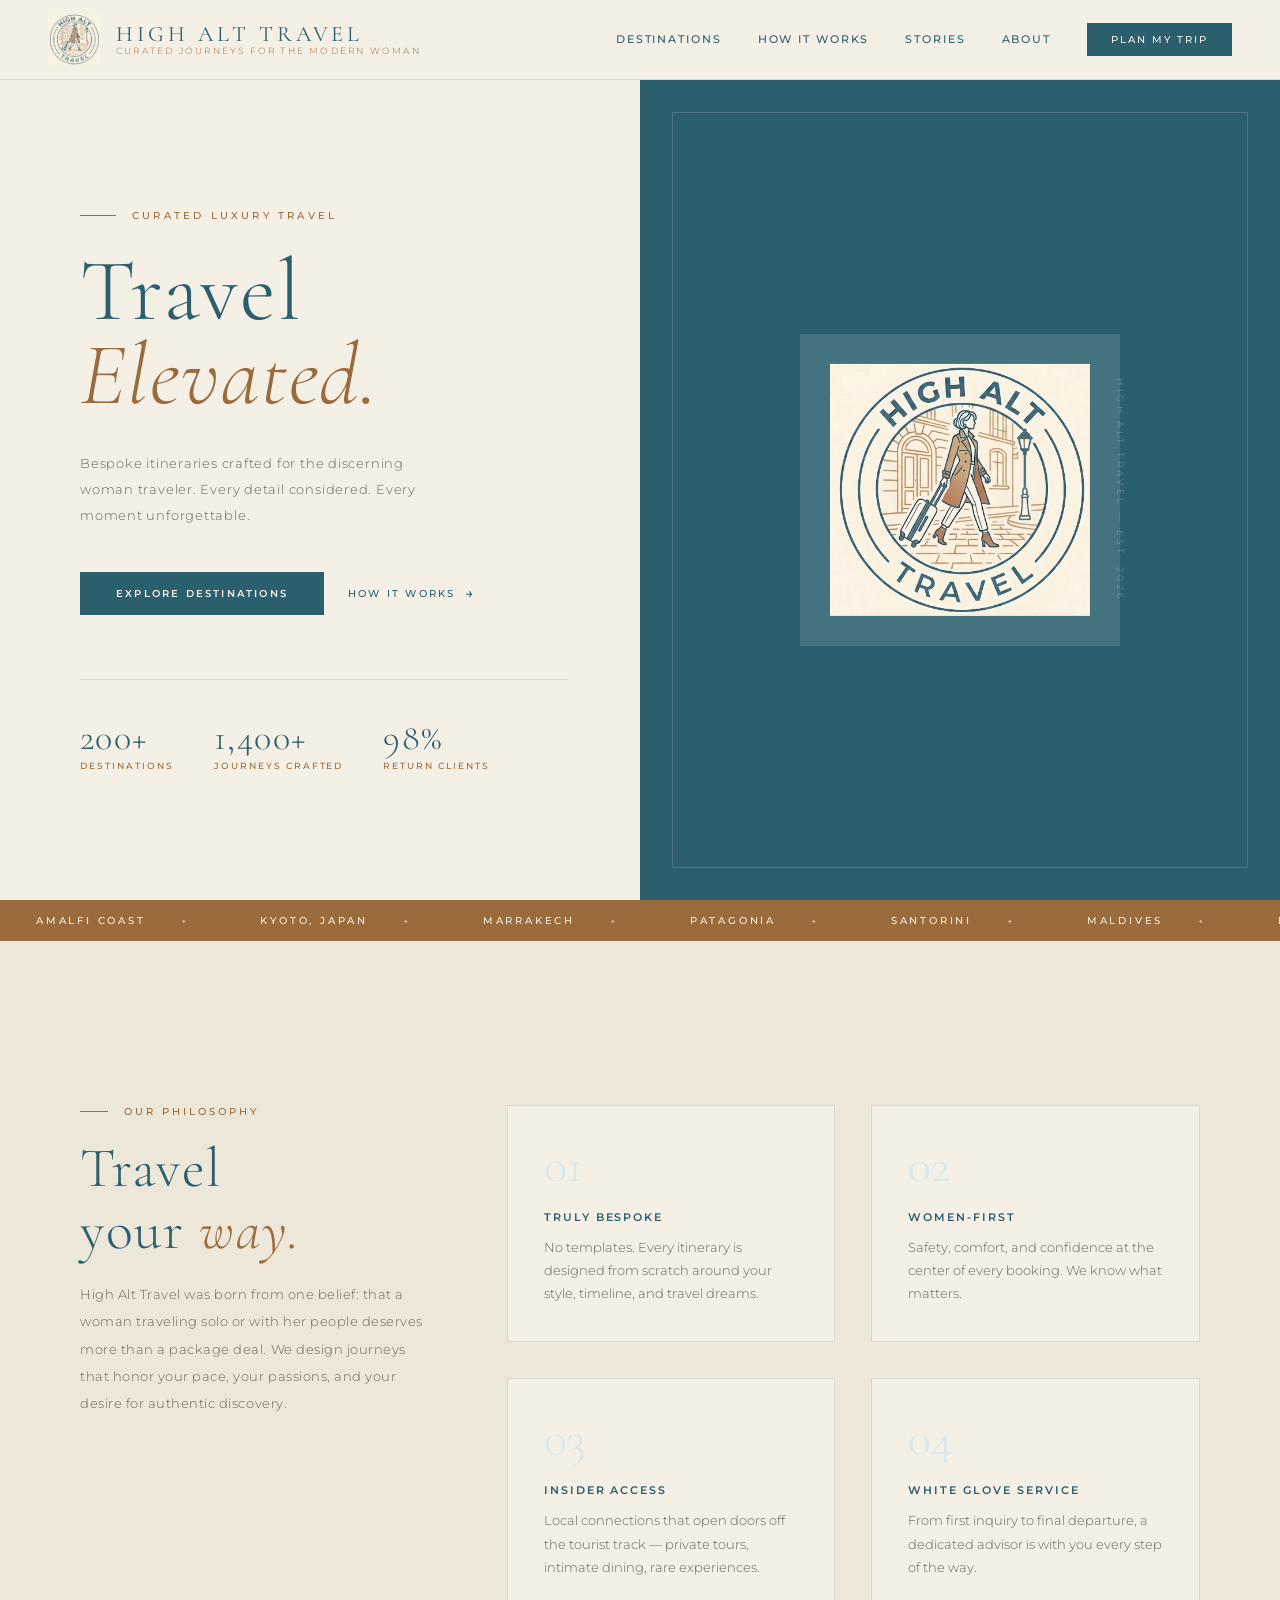
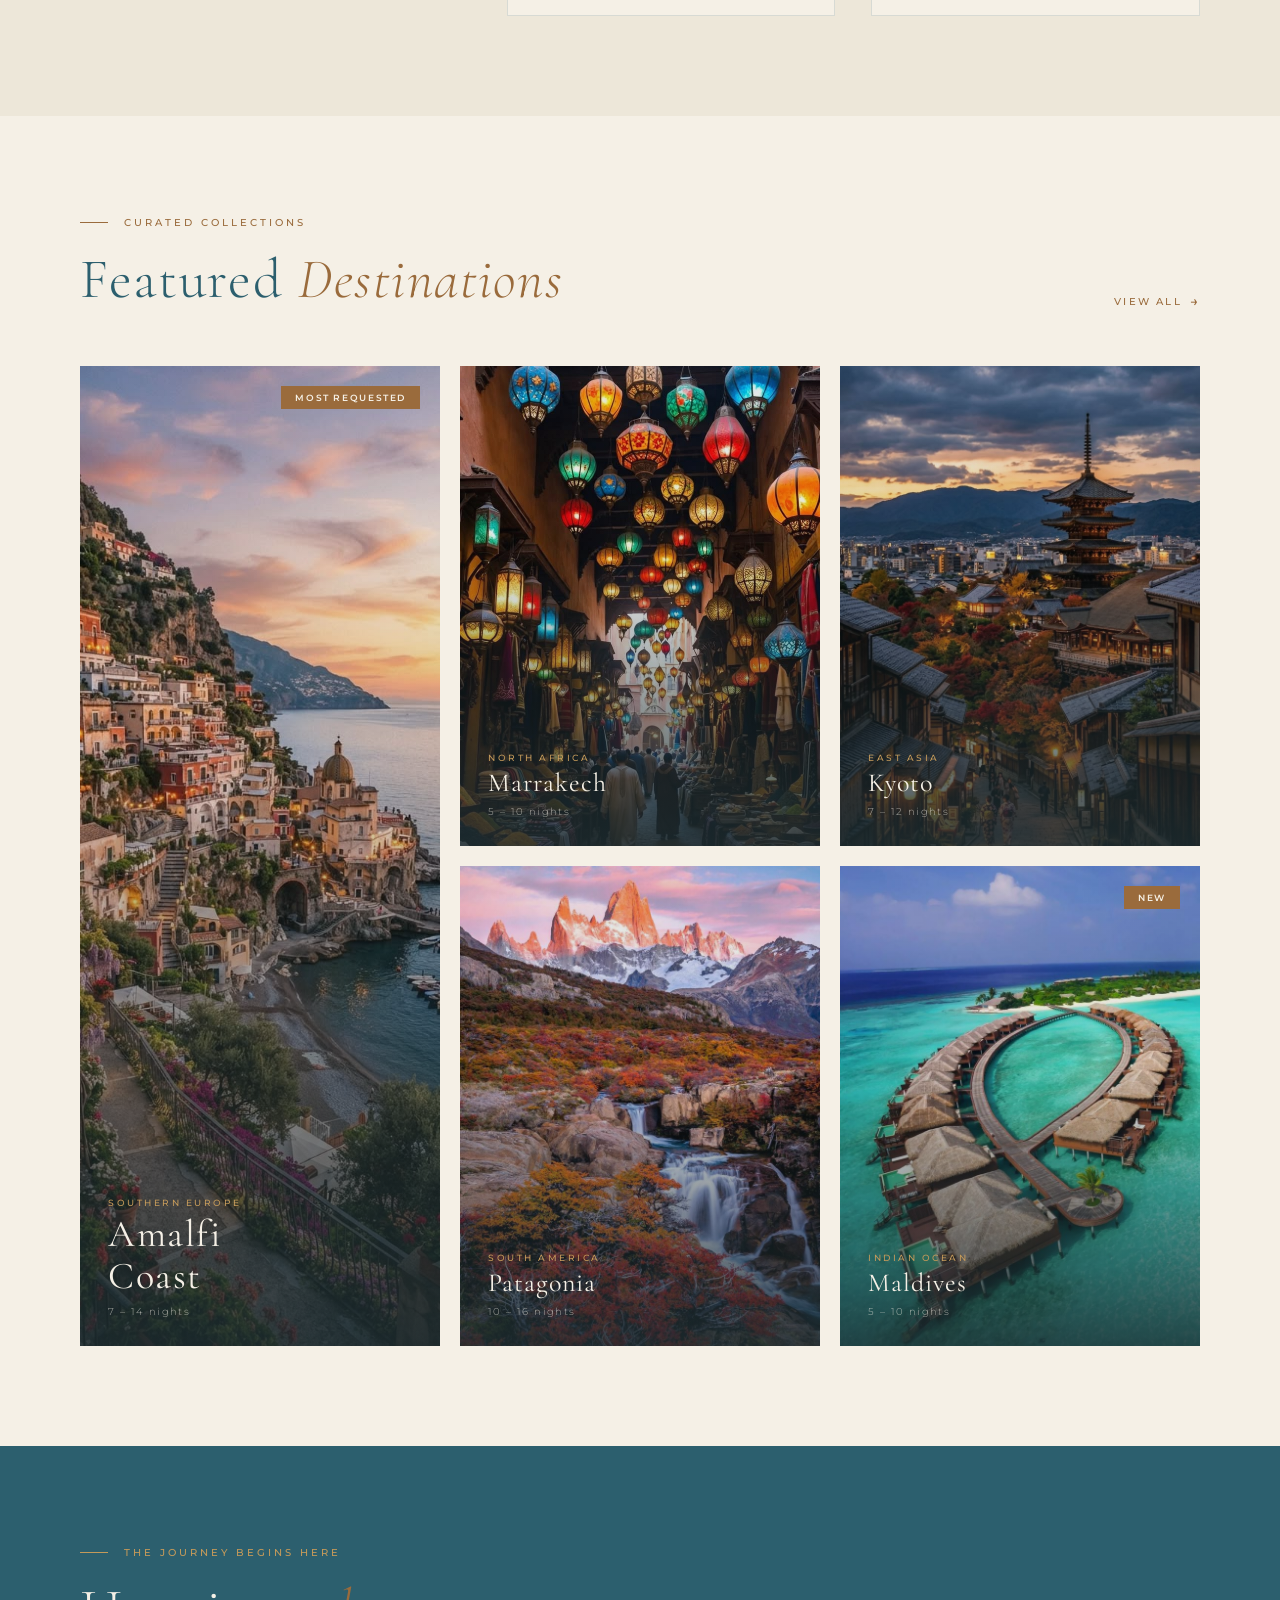
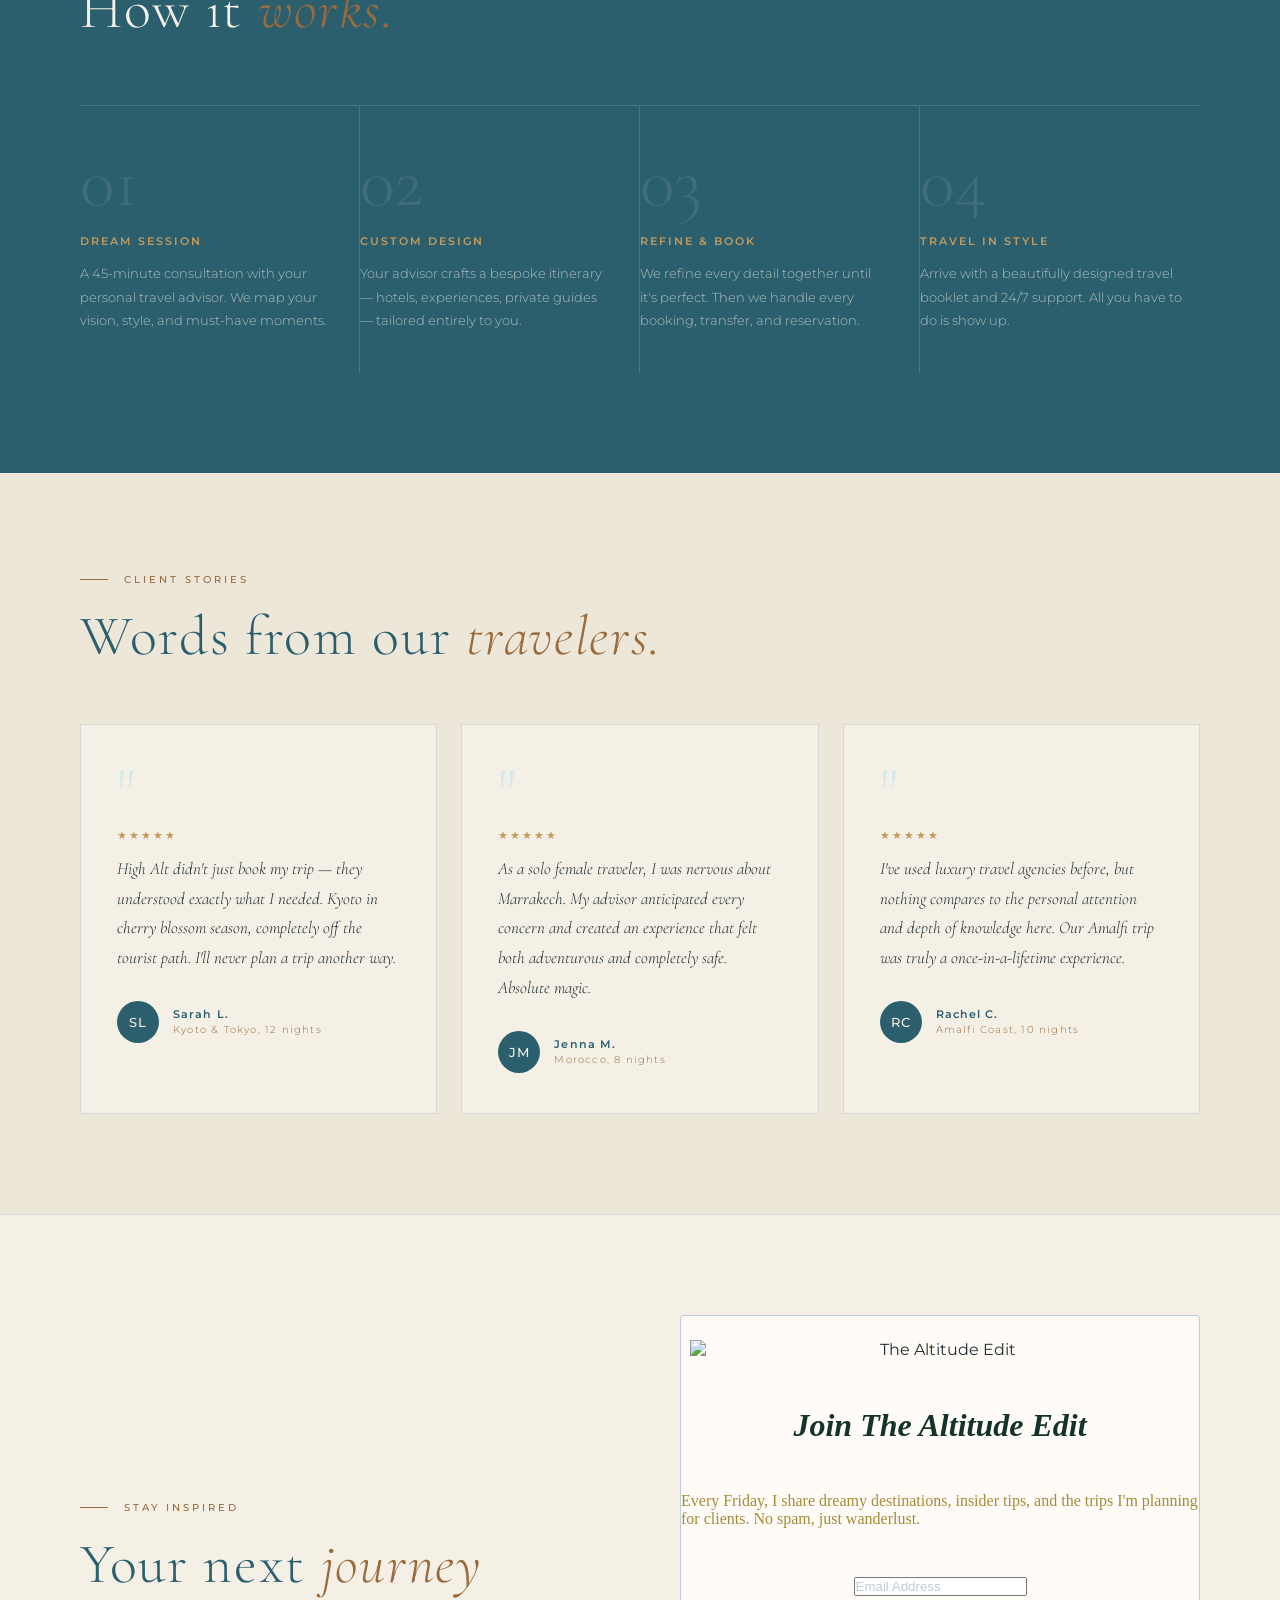
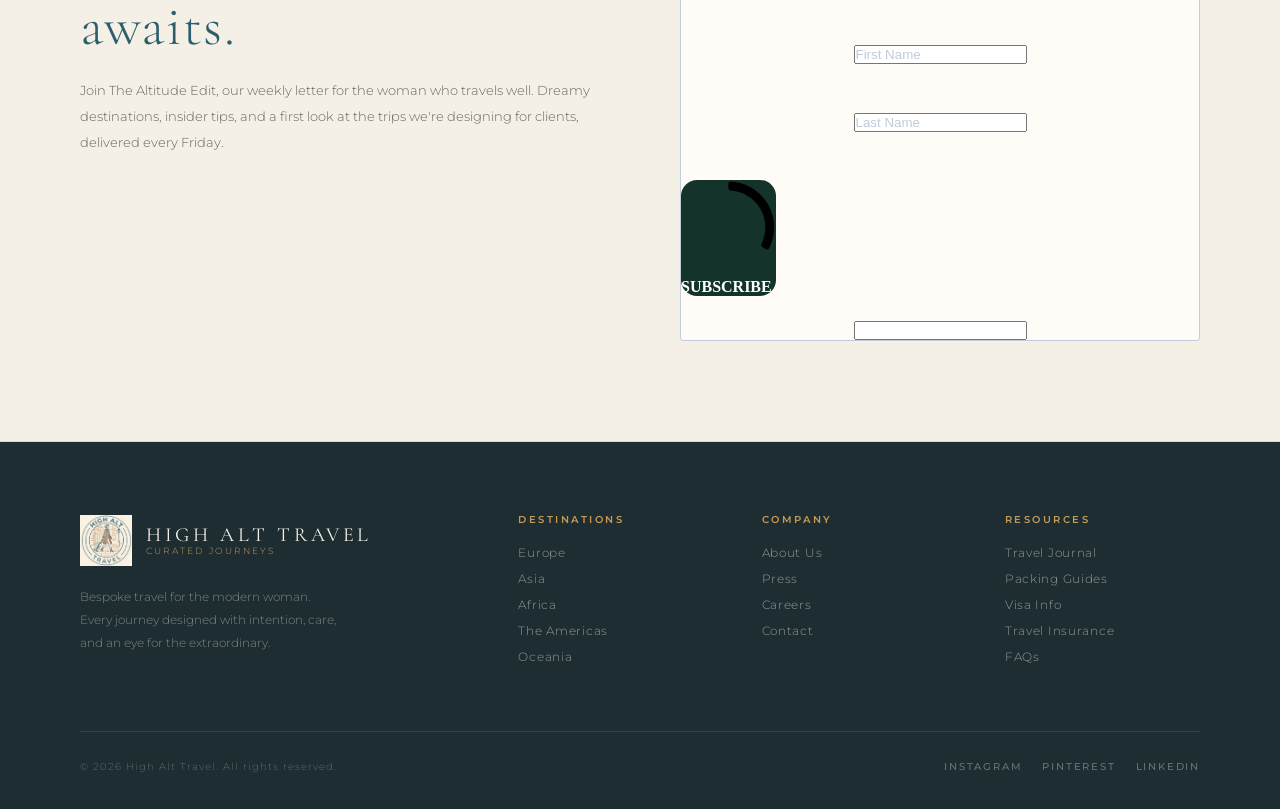
==== commit 0b90710f: "Show destination photos on the homepage - Move the five destination photos into images/ with web-saf" ====
--- a/index.html
+++ b/index.html
@@ -52,7 +52,7 @@
         <a href="#process">How It Works</a>
         <a href="#testimonials">Stories</a>
         <a href="#about">About</a>
-        <a href="#newsletter" class="nav-cta">Plan My Trip</a>
+        <a href="contact.html" class="nav-cta">Plan My Trip</a>
     </div>
     <div class="nav-hamburger" id="hamburger" aria-label="Open menu">
         <span></span><span></span><span></span>
@@ -63,7 +63,7 @@
     <a href="#process" class="mobile-link">How It Works</a>
     <a href="#testimonials" class="mobile-link">Stories</a>
     <a href="#about" class="mobile-link">About</a>
-    <a href="#newsletter" class="mobile-link m-cta">Plan My Trip</a>
+    <a href="contact.html" class="mobile-link m-cta">Plan My Trip</a>
 </div>
 
 <!-- HERO -->
@@ -171,7 +171,7 @@
     </div>
     <div class="dest-grid">
         <div class="dest-card reveal">
-        <div class="dest-bg d1"></div>
+        <div class="dest-bg d1" role="img" aria-label="Amalfi Coast"></div>
         <div class="dest-overlay"></div>
         <div class="dest-tag">Most Requested</div>
         <div class="dest-content">
@@ -181,7 +181,7 @@
         </div>
         </div>
         <div class="dest-card reveal reveal-delay-1">
-        <div class="dest-bg d2"></div>
+        <div class="dest-bg d2" role="img" aria-label="Marrakech"></div>
         <div class="dest-overlay"></div>
         <div class="dest-content">
             <div class="dest-region">North Africa</div>
@@ -190,7 +190,7 @@
         </div>
         </div>
         <div class="dest-card reveal reveal-delay-2">
-        <div class="dest-bg d3"></div>
+        <div class="dest-bg d3" role="img" aria-label="Kyoto"></div>
         <div class="dest-overlay"></div>
         <div class="dest-content">
             <div class="dest-region">East Asia</div>
@@ -199,7 +199,7 @@
         </div>
         </div>
         <div class="dest-card reveal reveal-delay-1">
-        <div class="dest-bg d4"></div>
+        <div class="dest-bg d4" role="img" aria-label="Patagonia"></div>
         <div class="dest-overlay"></div>
         <div class="dest-content">
             <div class="dest-region">South America</div>
@@ -208,7 +208,7 @@
         </div>
         </div>
         <div class="dest-card reveal reveal-delay-2">
-        <div class="dest-bg d5"></div>
+        <div class="dest-bg d5" role="img" aria-label="Maldives"></div>
         <div class="dest-overlay"></div>
         <div class="dest-tag">New</div>
         <div class="dest-content">
@@ -438,7 +438,7 @@
         <a href="about.html">About Us</a>
         <a href="press.html">Press</a>
         <a href="careers.html">Careers</a>
-        <a href="index.html#newsletter">Contact</a>
+        <a href="contact.html">Contact</a>
         </div>
         <div class="footer-col">
         <h4>Resources</h4>
--- a/styles.css
+++ b/styles.css
@@ -327,43 +327,12 @@
   padding: 6px 14px;
 }
 
-/* destination background images */
-.d1 { 
-    background-image: url('images/amalfi.jpg'); 
-    background-size: cover; 
-    background-position: center; 
-}
-
-.d2 { 
-    background-image: url('images/marrakech.jpg'); 
-    background-size: cover; 
-    background-position: center; 
-}
-
-.d3 { 
-    background-image: url('images/kyoto.jpg'); 
-    background-size: cover; 
-    background-position: center; 
-}
-
-.d4 { 
-    background-image: url('images/patagonia.jpg'); 
-    background-size: cover; 
-    background-position: center; 
-}
-
-.d5 { 
-    background-image: url('images/maldives.jpg'); 
-    background-size: cover; 
-    background-position: center;
-}
-
-/* destination color fills (placeholder imagery via CSS) */
-.d1 { background: linear-gradient(135deg, #1a3a45 0%, #2c5f6e 40%, #8fb5bf 100%); }
-.d2 { background: linear-gradient(135deg, #3d2b1a 0%, #7a4e2e 50%, #c49a5a 100%); }
-.d3 { background: linear-gradient(135deg, #1a2d1a 0%, #2e5c2e 50%, #7ab87a 100%); }
-.d4 { background: linear-gradient(135deg, #2b1a3a 0%, #5a3a7a 50%, #b89ad4 100%); }
-.d5 { background: linear-gradient(135deg, #3a1a1a 0%, #7a3030 50%, #c48080 100%); }
+/* destination photos (gradient shows while the photo loads) */
+.d1 { background: url('images/amalfi.jpg') center / cover no-repeat, linear-gradient(135deg, #1a3a45 0%, #2c5f6e 40%, #8fb5bf 100%); }
+.d2 { background: url('images/marrakech.jpg') center / cover no-repeat, linear-gradient(135deg, #3d2b1a 0%, #7a4e2e 50%, #c49a5a 100%); }
+.d3 { background: url('images/kyoto.jpg') center / cover no-repeat, linear-gradient(135deg, #1a2d1a 0%, #2e5c2e 50%, #7ab87a 100%); }
+.d4 { background: url('images/patagonia.jpg') center / cover no-repeat, linear-gradient(135deg, #2b1a3a 0%, #5a3a7a 50%, #b89ad4 100%); }
+.d5 { background: url('images/maldives.jpg') center / cover no-repeat, linear-gradient(135deg, #3a1a1a 0%, #7a3030 50%, #c48080 100%); }
 
 /* destination SVG scene overlays */
 .dest-scene { position: absolute; inset: 0; opacity: 0.18; }
@@ -475,6 +444,10 @@
 .nl-note {
   font-size: 10px; font-weight: 300;
   letter-spacing: 0.08em; color: var(--muted); opacity: 0.7;
+}
+.nl-textarea {
+  width: 100%; resize: vertical; min-height: 120px;
+  border-right: 1px solid var(--border); line-height: 1.8;
 }
 .nl-select-row { display: grid; grid-template-columns: 1fr 1fr; gap: 12px; }
 .nl-select {
@@ -720,7 +693,7 @@
   .section { padding: 64px 32px; }
   .why-pillars { grid-template-columns: 1fr; }
   .dest-grid { grid-template-columns: 1fr 1fr; }
-  .dest-card:first-child { grid-column: 1 / 3; grid-row: auto; }
+  .dest-card:first-child { grid-column: 1 / 3; grid-row: auto; aspect-ratio: 4/3; }
   .process { padding: 64px 32px; }
   .process-steps { grid-template-columns: 1fr; }
   .testi-grid { grid-template-columns: 1fr; }
@@ -739,6 +712,6 @@
 }
 @media (max-width: 480px) {
   .dest-grid { grid-template-columns: 1fr; }
-  .dest-card:first-child { grid-column: auto; }
+  .dest-card:first-child { grid-column: auto; aspect-ratio: 3/4; }
   .dest-header { flex-direction: column; gap: 16px; align-items: flex-start; }
 }
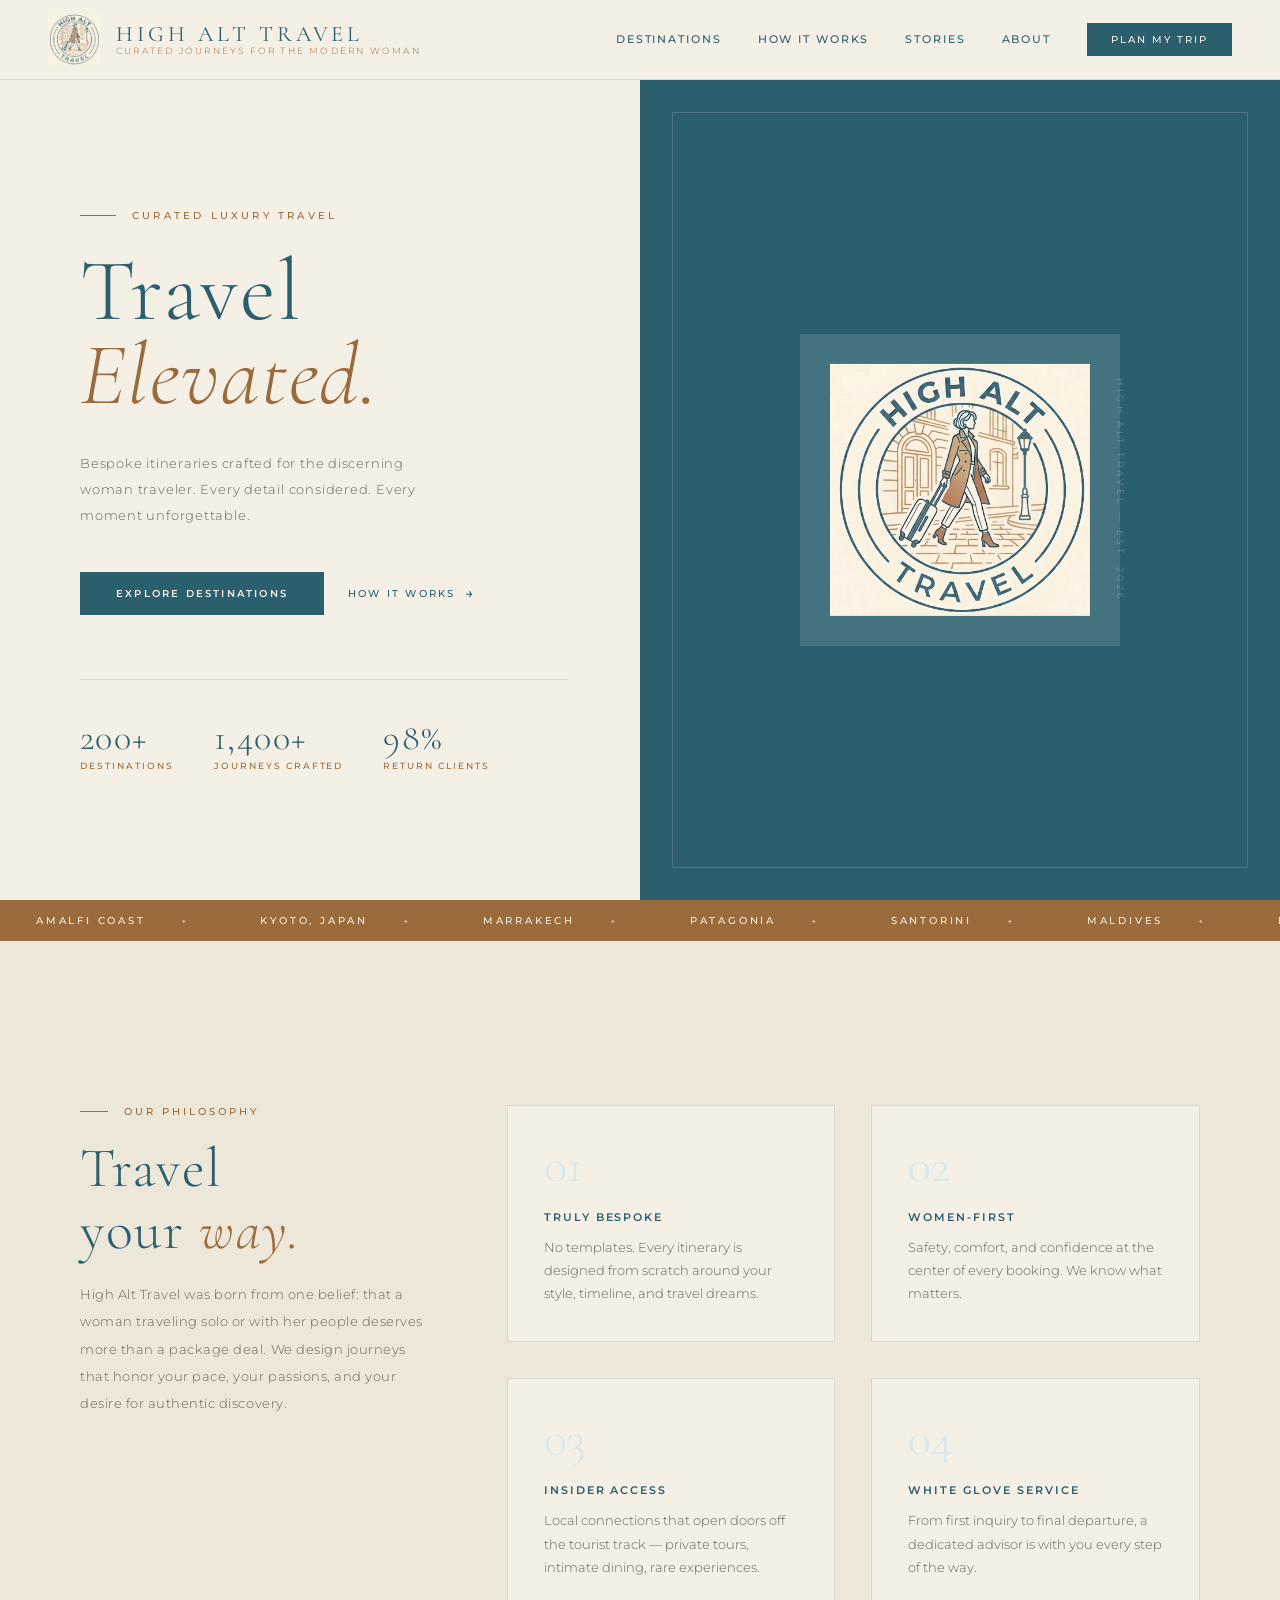
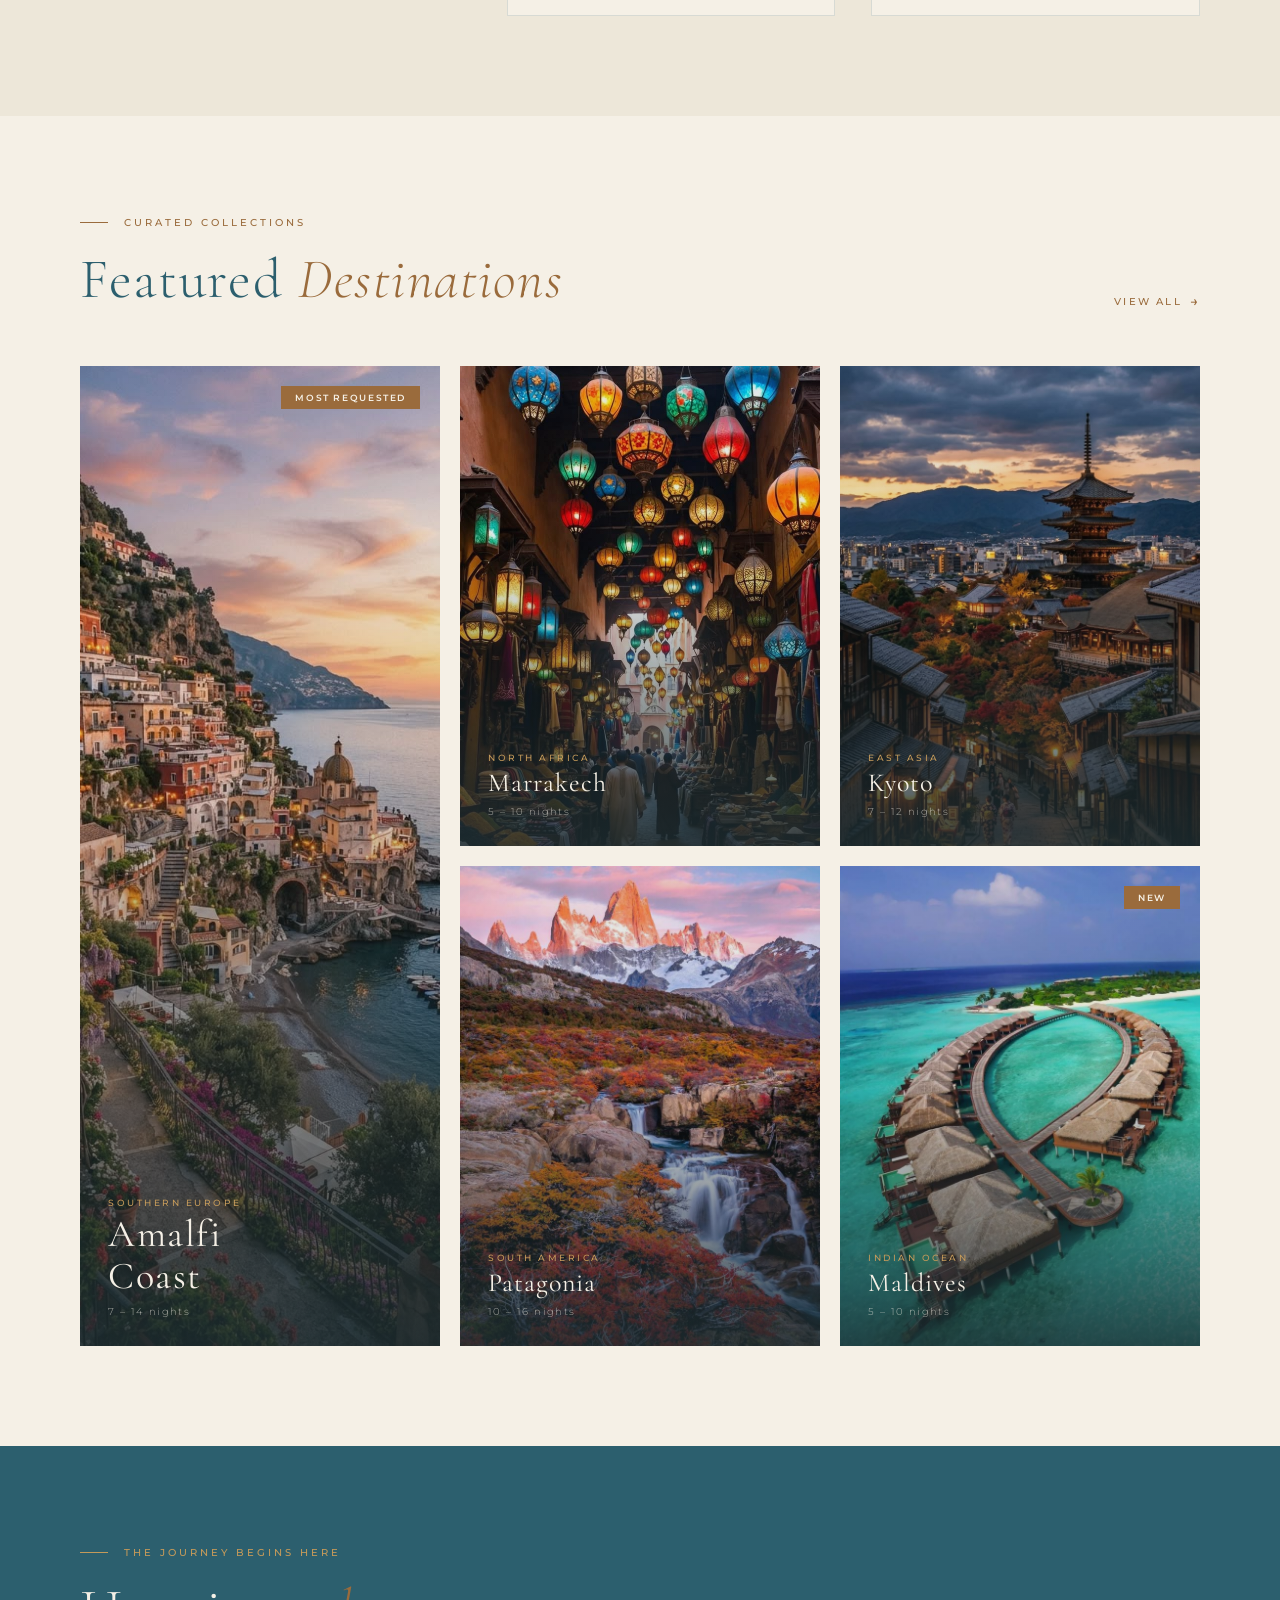
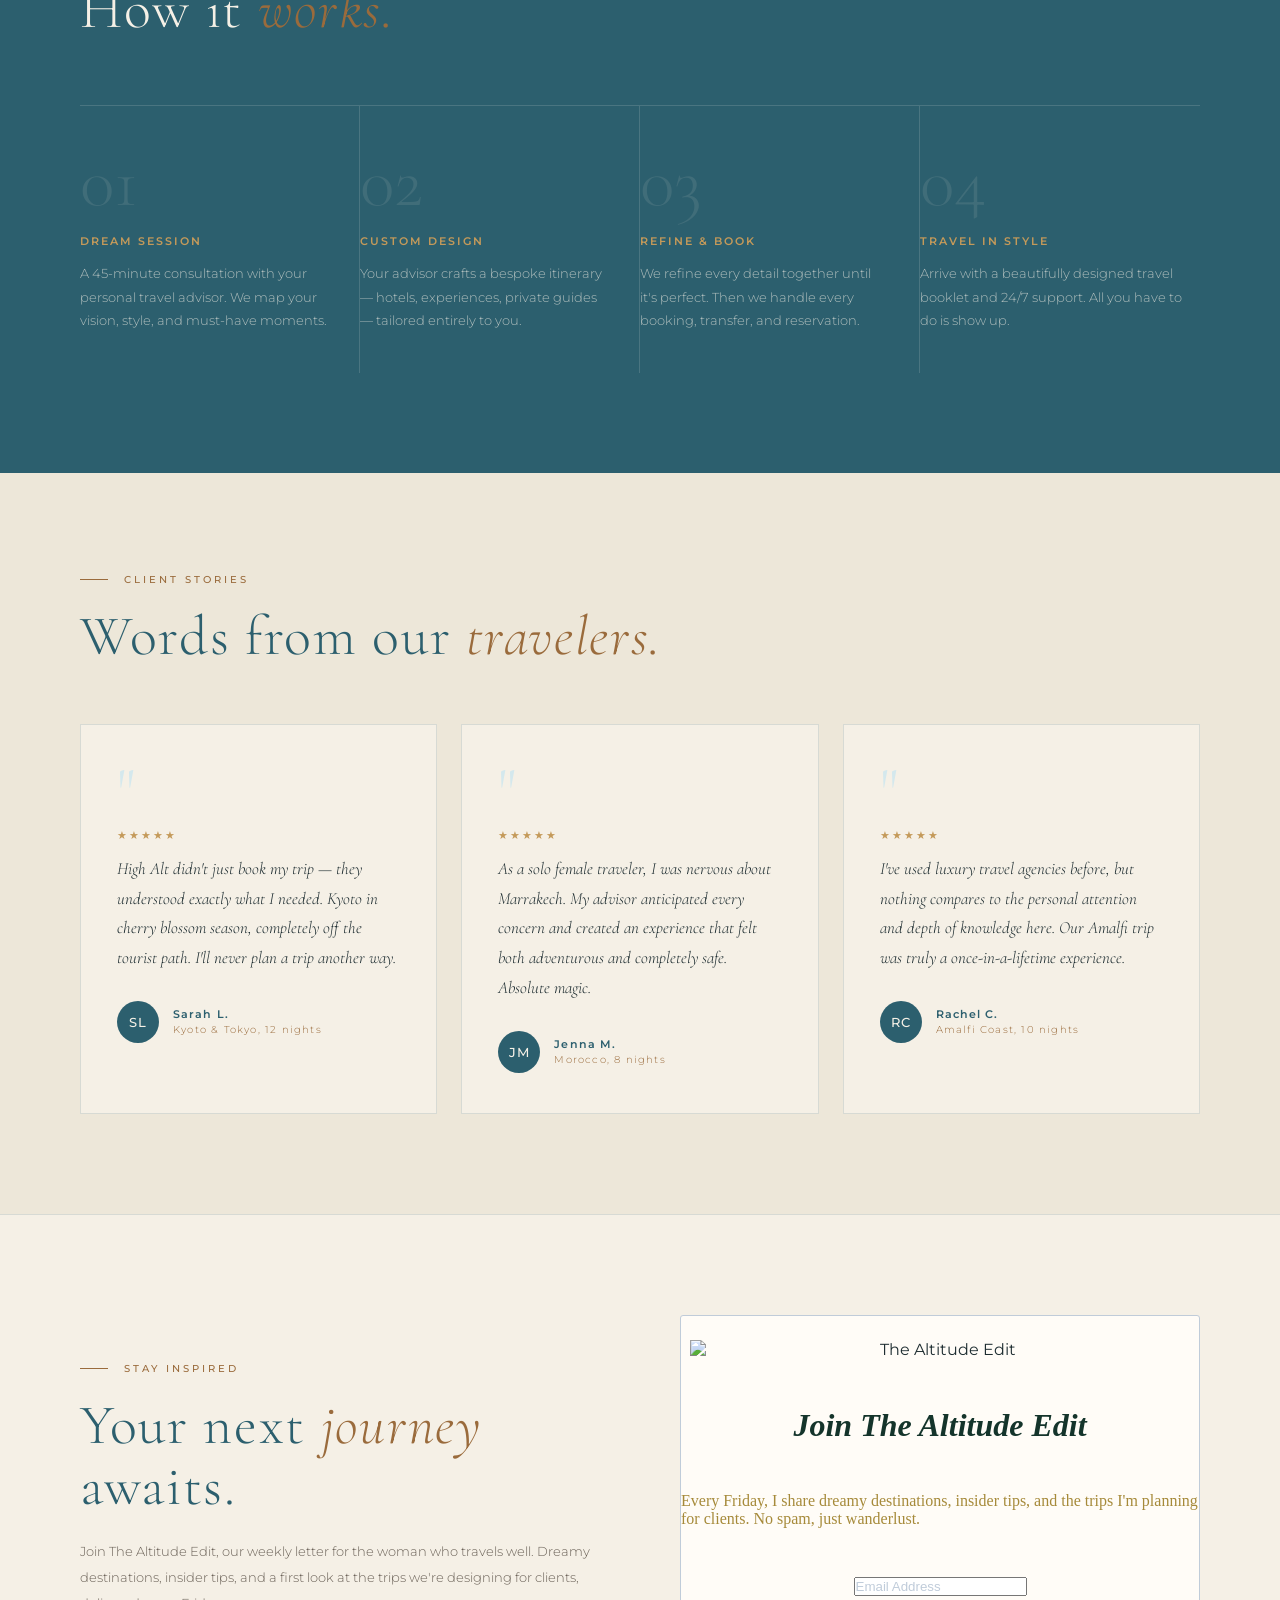
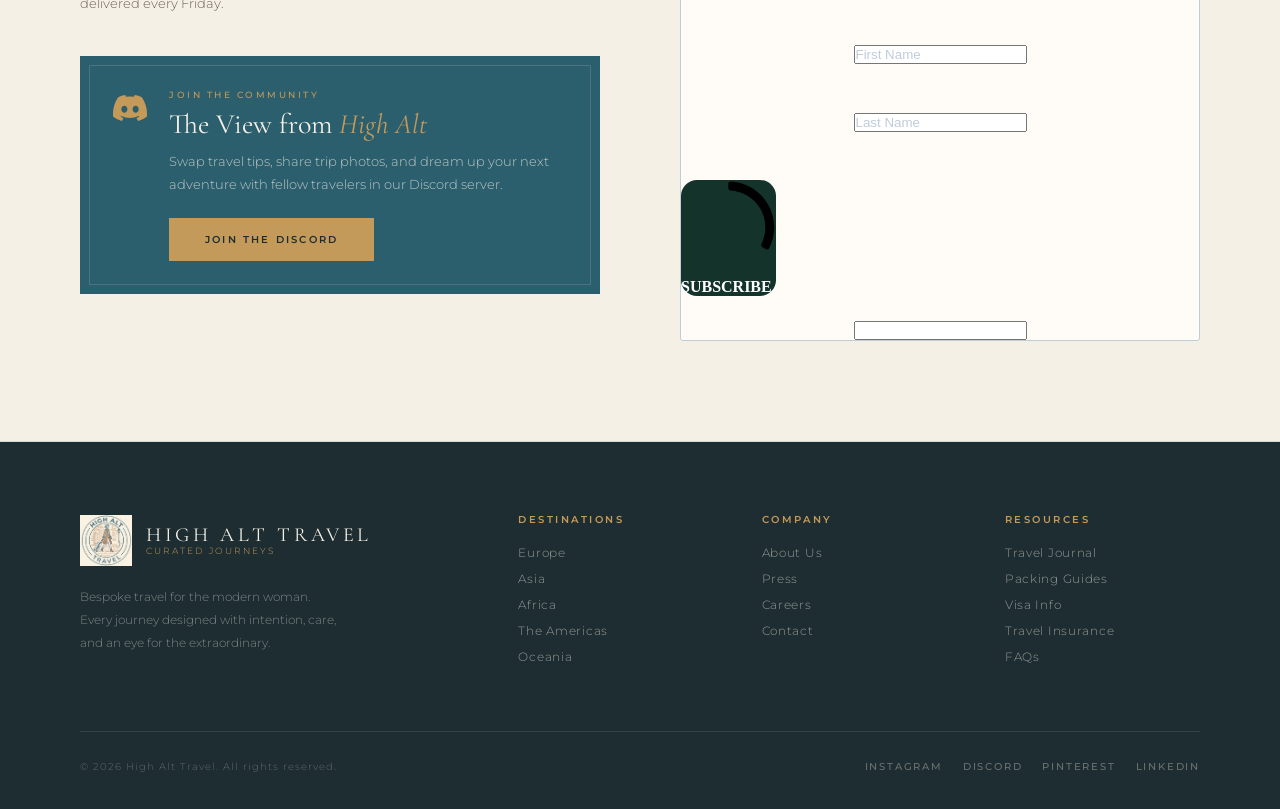
==== commit 17f372c9: "Add The View from High Alt Discord invite - New Discord community box in the newsletter section, bes" ====
--- a/index.html
+++ b/index.html
@@ -304,6 +304,17 @@
         <p class="reveal reveal-delay-2">
             Join The Altitude Edit, our weekly letter for the woman who travels well. Dreamy destinations, insider tips, and a first look at the trips we're designing for clients, delivered every Friday.
         </p>
+
+        <!-- Discord community -->
+        <div class="discord-box reveal reveal-delay-3">
+            <svg class="discord-icon" viewBox="0 0 24 24" aria-hidden="true"><path fill="currentColor" d="M20.317 4.37a19.791 19.791 0 0 0-4.885-1.515.074.074 0 0 0-.079.037c-.21.375-.444.864-.608 1.25a18.27 18.27 0 0 0-5.487 0 12.64 12.64 0 0 0-.617-1.25.077.077 0 0 0-.079-.037A19.736 19.736 0 0 0 3.677 4.37a.07.07 0 0 0-.032.027C.533 9.046-.32 13.58.099 18.057a.082.082 0 0 0 .031.057 19.9 19.9 0 0 0 5.993 3.03.078.078 0 0 0 .084-.028 14.09 14.09 0 0 0 1.226-1.994.076.076 0 0 0-.041-.106 13.107 13.107 0 0 1-1.872-.892.077.077 0 0 1-.008-.128 10.2 10.2 0 0 0 .372-.292.074.074 0 0 1 .077-.01c3.928 1.793 8.18 1.793 12.062 0a.074.074 0 0 1 .078.01c.12.098.246.198.373.292a.077.077 0 0 1-.006.127 12.299 12.299 0 0 1-1.873.892.077.077 0 0 0-.041.107c.36.698.772 1.362 1.225 1.993a.076.076 0 0 0 .084.028 19.839 19.839 0 0 0 6.002-3.03.077.077 0 0 0 .032-.054c.5-5.177-.838-9.674-3.549-13.66a.061.061 0 0 0-.031-.03zM8.02 15.33c-1.183 0-2.157-1.085-2.157-2.419 0-1.333.956-2.419 2.157-2.419 1.21 0 2.176 1.096 2.157 2.42 0 1.333-.956 2.418-2.157 2.418zm7.975 0c-1.183 0-2.157-1.085-2.157-2.419 0-1.333.955-2.419 2.157-2.419 1.21 0 2.176 1.096 2.157 2.42 0 1.333-.946 2.418-2.157 2.418z"/></svg>
+            <div class="discord-copy">
+                <div class="discord-eyebrow">Join the Community</div>
+                <h3 class="discord-title">The View from <em>High Alt</em></h3>
+                <p>Swap travel tips, share trip photos, and dream up your next adventure with fellow travelers in our Discord server.</p>
+                <a href="https://discord.gg/ZkwFzh2a78" class="btn-primary" target="_blank" rel="noopener">Join the Discord</a>
+            </div>
+        </div>
     </div>
 
     <!-- Begin Brevo Form -->
@@ -453,6 +464,7 @@
         <p class="footer-copy">© 2026 High Alt Travel. All rights reserved.</p>
         <div class="footer-socials">
         <a href="https://www.instagram.com/highalttravel" target="_blank" rel="noopener">Instagram</a>
+        <a href="https://discord.gg/ZkwFzh2a78" target="_blank" rel="noopener">Discord</a>
         <a href="#">Pinterest</a>
         <a href="#">LinkedIn</a>
         </div>
--- a/styles.css
+++ b/styles.css
@@ -328,11 +328,11 @@
 }
 
 /* destination photos (gradient shows while the photo loads) */
-.d1 { background: url('images/amalfi.jpg') center / cover no-repeat, linear-gradient(135deg, #1a3a45 0%, #2c5f6e 40%, #8fb5bf 100%); }
-.d2 { background: url('images/marrakech.jpg') center / cover no-repeat, linear-gradient(135deg, #3d2b1a 0%, #7a4e2e 50%, #c49a5a 100%); }
-.d3 { background: url('images/kyoto.jpg') center / cover no-repeat, linear-gradient(135deg, #1a2d1a 0%, #2e5c2e 50%, #7ab87a 100%); }
-.d4 { background: url('images/patagonia.jpg') center / cover no-repeat, linear-gradient(135deg, #2b1a3a 0%, #5a3a7a 50%, #b89ad4 100%); }
-.d5 { background: url('images/maldives.jpg') center / cover no-repeat, linear-gradient(135deg, #3a1a1a 0%, #7a3030 50%, #c48080 100%); }
+.d1 { background: url('almafi-coast.jpg') center / cover no-repeat, linear-gradient(135deg, #1a3a45 0%, #2c5f6e 40%, #8fb5bf 100%); }
+.d2 { background: url('marakesh.jpg') center / cover no-repeat, linear-gradient(135deg, #3d2b1a 0%, #7a4e2e 50%, #c49a5a 100%); }
+.d3 { background: url('kyoto.jpg') center / cover no-repeat, linear-gradient(135deg, #1a2d1a 0%, #2e5c2e 50%, #7ab87a 100%); }
+.d4 { background: url('patagonia.jpg') center / cover no-repeat, linear-gradient(135deg, #2b1a3a 0%, #5a3a7a 50%, #b89ad4 100%); }
+.d5 { background: url('maldives.jpg') center / cover no-repeat, linear-gradient(135deg, #3a1a1a 0%, #7a3030 50%, #c48080 100%); }
 
 /* destination SVG scene overlays */
 .dest-scene { position: absolute; inset: 0; opacity: 0.18; }
@@ -589,12 +589,22 @@
 .faq-list details[open] summary::after { transform: rotate(45deg); }
 .faq-list .answer { padding: 0 0 28px; }
 .about-split {
-  display: grid; grid-template-columns: 1fr 1.3fr;
-  gap: 80px; align-items: center;
-}
-.about-photo {
-  width: 100%; aspect-ratio: 4/5; object-fit: cover;
-  border: 1px solid var(--border);
+  display: flex; flex-direction: column;
+  align-items: center; text-align: center;
+  gap: 48px; max-width: 740px; margin: 0 auto;
+}
+/* About page: circular portrait centered in the page hero */
+.page-hero--center { text-align: center; }
+.page-hero--center .section-eyebrow { justify-content: center; }
+.page-hero--center .page-lede { margin-left: auto; margin-right: auto; }
+.hero-portrait {
+  position: relative; z-index: 1;
+  width: 220px; max-width: 60vw; aspect-ratio: 1;
+  margin: 0 auto 36px;
+  border-radius: 50%;
+  object-fit: cover; object-position: 50% 15%;
+  border: 2px solid var(--gold);
+  box-shadow: 0 0 0 8px rgba(245,240,230,0.08);
 }
 .page-cta {
   background: var(--teal); text-align: center;
@@ -609,6 +619,44 @@
 }
 .page-cta .btn-primary { background: var(--gold); color: var(--ink); }
 .page-cta .btn-primary:hover { background: var(--cream); }
+
+/* Discord community box (beside the newsletter form) */
+.discord-box {
+  display: flex; gap: 22px; align-items: flex-start;
+  margin-top: 40px; padding: 32px;
+  background: var(--teal); color: var(--cream);
+  border: 1px solid var(--teal);
+  position: relative;
+}
+.discord-box::after {
+  content: ''; position: absolute; inset: 8px;
+  border: 1px solid rgba(245,240,230,0.14);
+  pointer-events: none;
+}
+.discord-icon { width: 34px; height: 34px; flex-shrink: 0; color: var(--gold); margin-top: 2px; }
+.discord-eyebrow {
+  font-size: 9px; font-weight: 500;
+  letter-spacing: 0.28em; text-transform: uppercase;
+  color: var(--gold); margin-bottom: 8px;
+}
+.discord-title {
+  font-family: 'Cormorant Garamond', serif;
+  font-size: 28px; font-weight: 400; line-height: 1.15;
+  color: var(--cream); margin-bottom: 10px;
+}
+.discord-title em { font-style: italic; color: var(--gold); }
+.nl-text .discord-box p {
+  font-size: 12.5px; line-height: 1.85; margin: 0 0 22px;
+  color: rgba(245,240,230,0.72);
+}
+.discord-box .btn-primary {
+  position: relative; z-index: 1;
+  background: var(--gold); color: var(--ink);
+}
+.discord-box .btn-primary:hover { background: var(--cream); }
+@media (max-width: 480px) {
+  .discord-box { flex-direction: column; gap: 14px; padding: 28px 24px; }
+}
 
 /* ── FOOTER ── */
 footer {
@@ -678,8 +726,6 @@
   .page-hero { padding: calc(var(--nav-h) + 72px) 48px 72px; }
   .page-body { padding: 80px 48px; }
   .card-grid { grid-template-columns: 1fr 1fr; }
-  .about-split { grid-template-columns: 1fr; gap: 48px; }
-  .about-photo { max-width: 420px; }
 }
 @media (max-width: 768px) {
   :root { --nav-h: 68px; }
